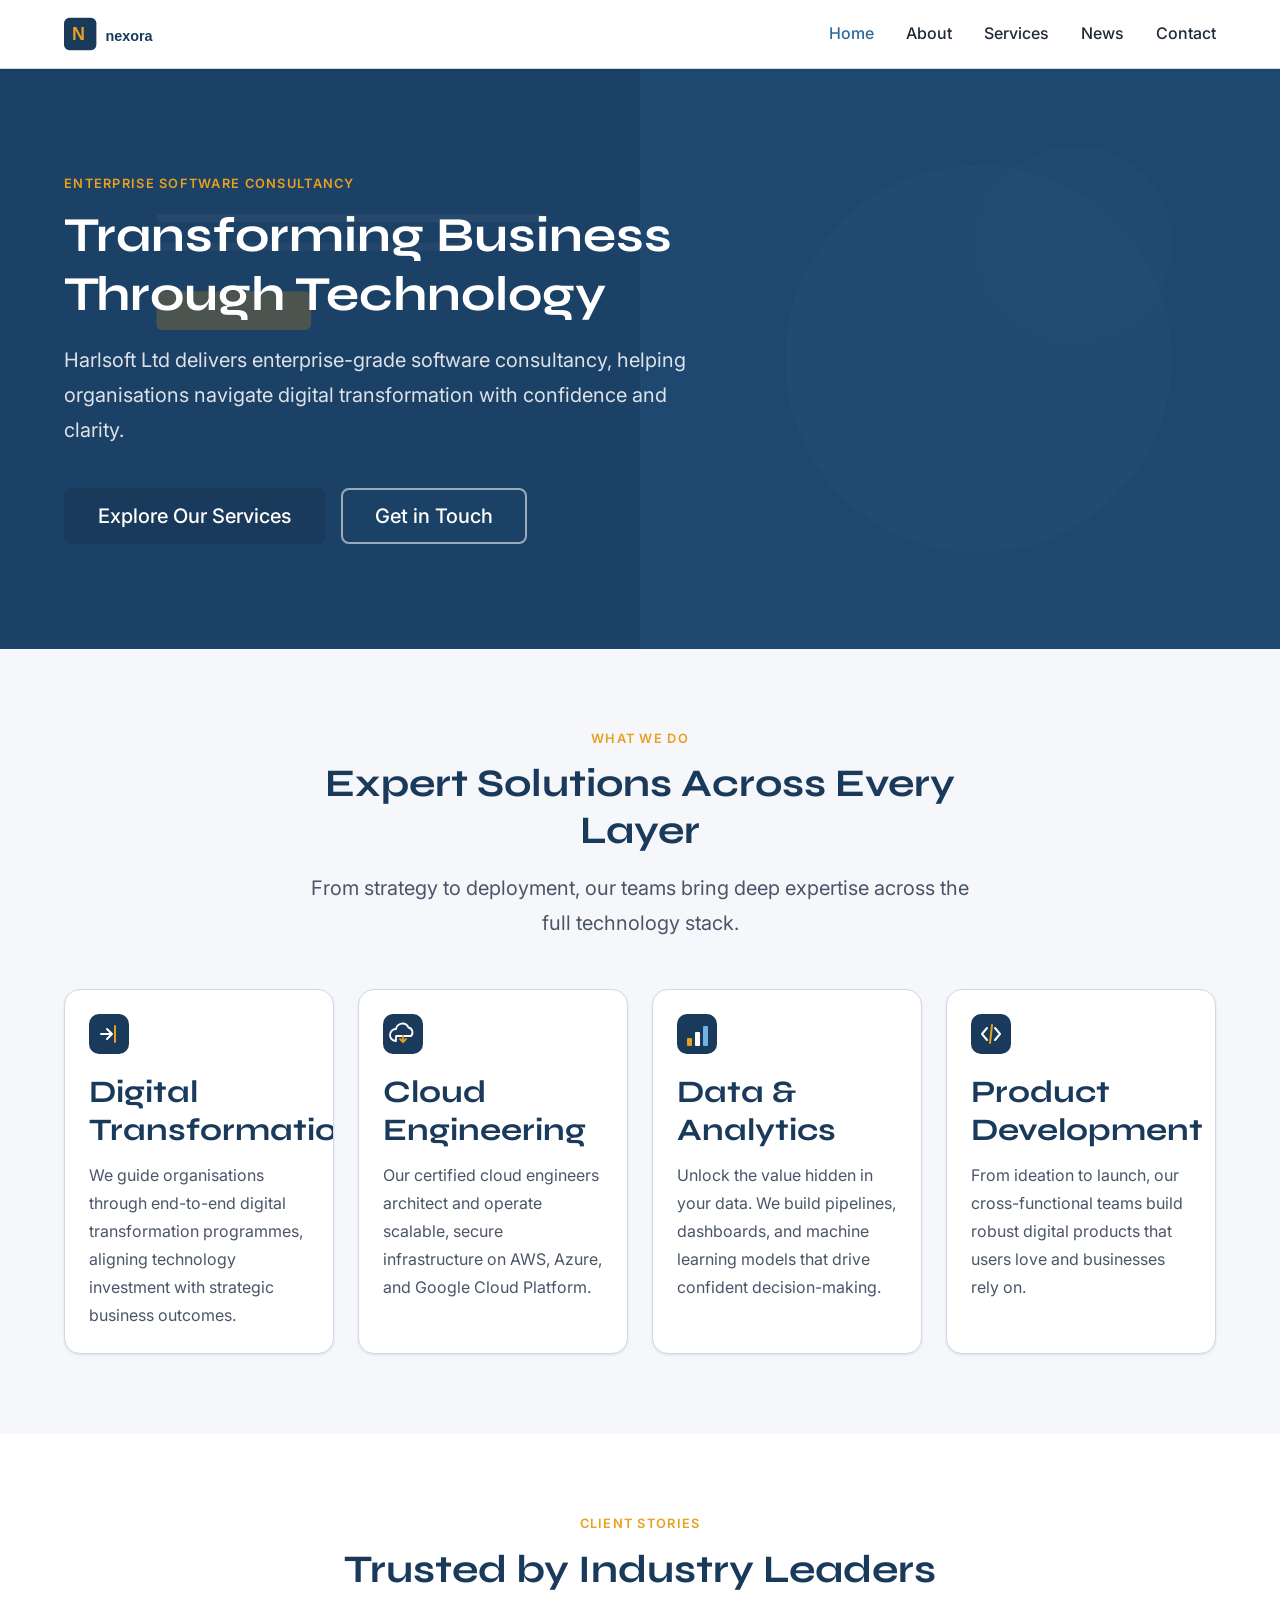
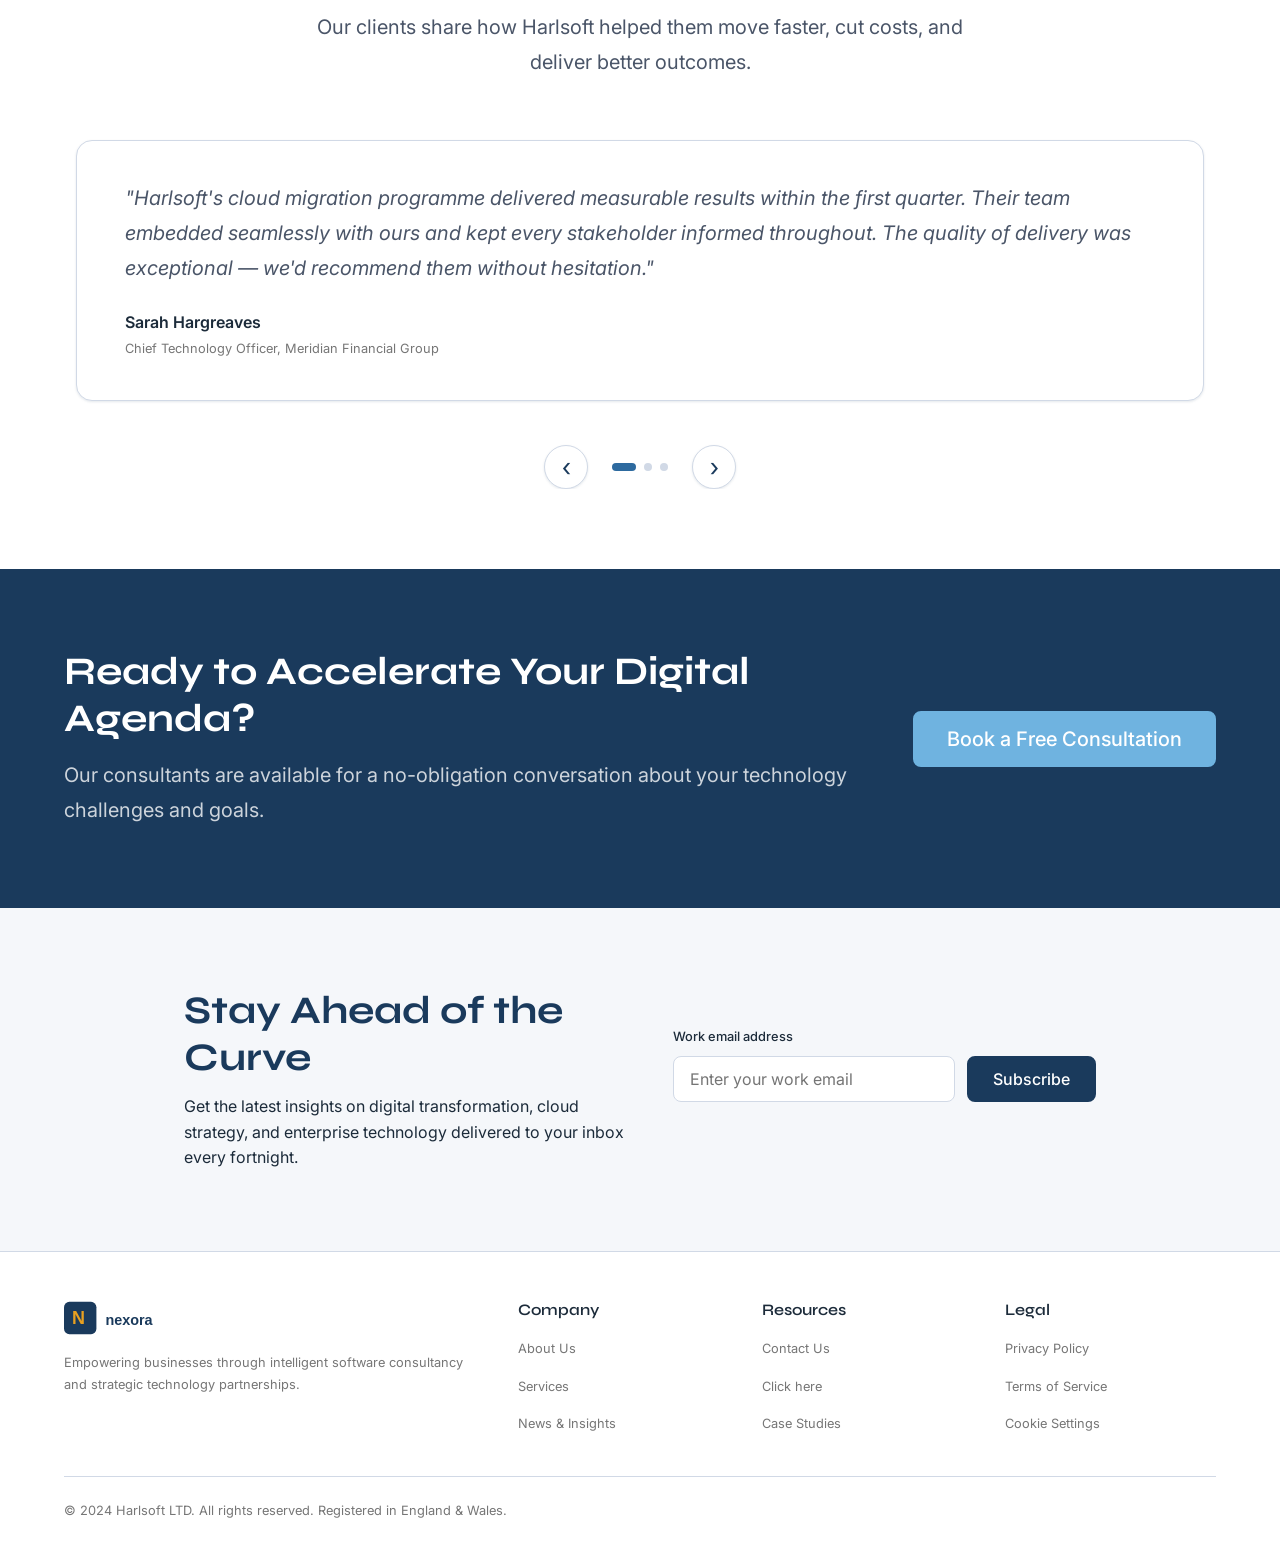
==== index.html @ 0dbf915d "Established design system, file scaffolding and shared layout, Built layout chrome for everypage, Bu" ====
<!DOCTYPE html>
<html>
  <head>
    <meta charset="UTF-8" />
    <meta name="viewport" content="width=device-width, initial-scale=1.0" />
    <title>Harlsoft Ltd</title>
    <link rel="stylesheet" href="css/styles.css" />
  </head>
  <body>
    <a href="#main-content" class="skip-link">Skip to main content</a>

    <header class="site-header">
      <div class="container">
        <div class="nav-wrapper">
          <a href="index.html" class="nav-logo">
            <img src="assets/images/logo.svg" alt="Harlsoft Ltd" />
          </a>
          <nav class="nav-primary" id="nav-primary">
            <ul>
              <li><a href="index.html" class="nav-link nav-link--active">Home</a></li>
              <li><a href="about.html" class="nav-link">About</a></li>
              <li><a href="services.html" class="nav-link">Services</a></li>
              <li><a href="news.html" class="nav-link">News</a></li>
              <li><a href="contact.html" class="nav-link">Contact</a></li>
            </ul>
          </nav>
          <div class="nav-hamburger" id="nav-hamburger">
            <span></span>
            <span></span>
            <span></span>
          </div>
        </div>
      </div>
    </header>

    <main id="main-content">

      <section class="hero">
        <div class="hero__media">
          <img src="assets/images/hero.svg" alt="hero banner image showing office workers collaborating" class="hero__img" />
        </div>
        <div class="container hero__overlay">
          <div class="hero__content">
            <span class="section__eyebrow">Enterprise Software Consultancy</span>
            <h1 class="hero__heading">Transforming Business Through Technology</h1>
            <p class="hero__lead">Harlsoft Ltd delivers enterprise-grade software consultancy, helping organisations navigate digital transformation with confidence and clarity.</p>
            <div class="hero__actions">
              <a href="services.html" class="btn btn--primary btn--lg">Explore Our Services</a>
              <a href="contact.html" class="btn btn--outline-white btn--lg">Get in Touch</a>
            </div>
          </div>
        </div>
      </section>

      <section class="section section--surface" id="features">
        <div class="container">
          <div class="section__header">
            <span class="section__eyebrow">What We Do</span>
            <h2 class="section__title">Expert Solutions Across Every Layer</h2>
            <p class="section__lead">From strategy to deployment, our teams bring deep expertise across the full technology stack.</p>
          </div>
          <div class="grid grid--4">
            <div class="card feature-card">
              <div class="card__body">
                <div class="feature-card__icon">
                  <svg width="40" height="40" viewBox="0 0 40 40" fill="none" xmlns="http://www.w3.org/2000/svg">
                    <rect width="40" height="40" rx="10" fill="#1a3a5c"/>
                    <path d="M12 20h10M18 15l5 5-5 5" stroke="#ffffff" stroke-width="2" stroke-linecap="round" stroke-linejoin="round"/>
                    <path d="M26 12v16" stroke="#e8a020" stroke-width="2" stroke-linecap="round"/>
                  </svg>
                </div>
                <p class="feature-card__title">Digital Transformation</p>
                <p class="feature-card__text">We guide organisations through end-to-end digital transformation programmes, aligning technology investment with strategic business outcomes.</p>
              </div>
            </div>
            <div class="card feature-card">
              <div class="card__body">
                <div class="feature-card__icon">
                  <svg width="40" height="40" viewBox="0 0 40 40" fill="none" xmlns="http://www.w3.org/2000/svg">
                    <rect width="40" height="40" rx="10" fill="#1a3a5c"/>
                    <path d="M13 27a6 6 0 0 1 0-12 6.5 6.5 0 0 1 12.4-1.5A5 5 0 0 1 28 22H13v5z" stroke="#ffffff" stroke-width="1.8" stroke-linejoin="round" fill="none"/>
                    <path d="M20 22v5M17 25l3 3 3-3" stroke="#e8a020" stroke-width="1.8" stroke-linecap="round" stroke-linejoin="round"/>
                  </svg>
                </div>
                <p class="feature-card__title">Cloud Engineering</p>
                <p class="feature-card__text">Our certified cloud engineers architect and operate scalable, secure infrastructure on AWS, Azure, and Google Cloud Platform.</p>
              </div>
            </div>
            <div class="card feature-card">
              <div class="card__body">
                <div class="feature-card__icon">
                  <svg width="40" height="40" viewBox="0 0 40 40" fill="none" xmlns="http://www.w3.org/2000/svg">
                    <rect width="40" height="40" rx="10" fill="#1a3a5c"/>
                    <rect x="10" y="24" width="5" height="8" rx="1" fill="#e8a020"/>
                    <rect x="18" y="18" width="5" height="14" rx="1" fill="#ffffff"/>
                    <rect x="26" y="12" width="5" height="20" rx="1" fill="#6fb3e0"/>
                  </svg>
                </div>
                <p class="feature-card__title">Data &amp; Analytics</p>
                <p class="feature-card__text">Unlock the value hidden in your data. We build pipelines, dashboards, and machine learning models that drive confident decision-making.</p>
              </div>
            </div>
            <div class="card feature-card">
              <div class="card__body">
                <div class="feature-card__icon">
                  <svg width="40" height="40" viewBox="0 0 40 40" fill="none" xmlns="http://www.w3.org/2000/svg">
                    <rect width="40" height="40" rx="10" fill="#1a3a5c"/>
                    <path d="M16 26l-5-6 5-6M24 14l5 6-5 6" stroke="#ffffff" stroke-width="2" stroke-linecap="round" stroke-linejoin="round"/>
                    <path d="M21 11l-2 18" stroke="#e8a020" stroke-width="2" stroke-linecap="round"/>
                  </svg>
                </div>
                <p class="feature-card__title">Product Development</p>
                <p class="feature-card__text">From ideation to launch, our cross-functional teams build robust digital products that users love and businesses rely on.</p>
              </div>
            </div>
          </div>
        </div>
      </section>

      <section class="section" id="testimonials">
        <div class="container">
          <div class="section__header">
            <span class="section__eyebrow">Client Stories</span>
            <h2 class="section__title">Trusted by Industry Leaders</h2>
            <p class="section__lead">Our clients share how Harlsoft helped them move faster, cut costs, and deliver better outcomes.</p>
          </div>
          <div class="carousel" id="testimonial-carousel">
            <div class="carousel__track" id="carousel-track">
              <div class="carousel__slide">
                <div class="testimonial">
                  <div class="testimonial__body">
                    <p class="testimonial__quote">"Harlsoft's cloud migration programme delivered measurable results within the first quarter. Their team embedded seamlessly with ours and kept every stakeholder informed throughout. The quality of delivery was exceptional — we'd recommend them without hesitation."</p>
                    <div class="testimonial__author">
                      <strong class="testimonial__name">Sarah Hargreaves</strong>
                      <span class="testimonial__role">Chief Technology Officer, Meridian Financial Group</span>
                    </div>
                  </div>
                </div>
              </div>
              <div class="carousel__slide">
                <div class="testimonial">
                  <div class="testimonial__body">
                    <p class="testimonial__quote">"Working with Harlsoft reshaped how we think about data. Their analytics platform gave our leadership team visibility they simply didn't have before — it transformed weekly reporting into real-time intelligence that we now consider essential."</p>
                    <div class="testimonial__author">
                      <strong class="testimonial__name">James Okafor</strong>
                      <span class="testimonial__role">Head of Operations, Verdant Retail</span>
                    </div>
                  </div>
                </div>
              </div>
              <div class="carousel__slide">
                <div class="testimonial">
                  <div class="testimonial__body">
                    <p class="testimonial__quote">"The product development engagement was exactly what we needed. Harlsoft brought structure to a project that had been stalling for months, and shipped a polished MVP on a timeline that genuinely surprised our board and gave us the momentum to secure Series B funding."</p>
                    <div class="testimonial__author">
                      <strong class="testimonial__name">Priya Nair</strong>
                      <span class="testimonial__role">Director of Innovation, Solstice Health</span>
                    </div>
                  </div>
                </div>
              </div>
            </div>
            <div class="carousel__controls">
              <span class="carousel__btn carousel__btn--prev" id="carousel-prev">&#8249;</span>
              <div class="carousel__indicators">
                <button type="button" class="carousel__dot carousel__dot--active" data-index="0"></button>
                <button type="button" class="carousel__dot" data-index="1"></button>
                <button type="button" class="carousel__dot" data-index="2"></button>
              </div>
              <span class="carousel__btn carousel__btn--next" id="carousel-next">&#8250;</span>
            </div>
          </div>
        </div>
      </section>

      <section class="section section--dark cta-section">
        <div class="container">
          <div class="cta-section__inner">
            <div class="cta-section__copy">
              <h2 class="cta-section__heading">Ready to Accelerate Your Digital Agenda?</h2>
              <p class="cta-section__lead">Our consultants are available for a no-obligation conversation about your technology challenges and goals.</p>
            </div>
            <div class="cta-section__action">
              <button type="button" class="btn btn--cta btn--lg" id="modal-trigger">Book a Free Consultation</button>
            </div>
          </div>
        </div>
      </section>

      <section class="section section--surface newsletter-section">
        <div class="container">
          <div class="newsletter">
            <div class="newsletter__copy">
              <h2 class="newsletter__heading">Stay Ahead of the Curve</h2>
              <p>Get the latest insights on digital transformation, cloud strategy, and enterprise technology delivered to your inbox every fortnight.</p>
            </div>
            <form class="newsletter__form" id="newsletter-form" novalidate>
              <label class="form-label" for="newsletter-email">Work email address</label>
              <div class="newsletter__fields">
                <input type="email" class="form-input newsletter__input" id="newsletter-email" placeholder="Enter your work email" />
                <button type="submit" class="btn btn--primary">Subscribe</button>
              </div>
              <div class="newsletter__status" id="newsletter-status"></div>
            </form>
          </div>
        </div>
      </section>

    </main>

    <div class="modal-overlay" id="modal-overlay">
      <div class="modal" role="dialog" id="modal-dialog" tabindex="-1">
        <div class="modal__header">
          <h2 class="modal__title">Book a Free Consultation</h2>
          <button type="button" class="modal__close" id="modal-close">&#x2715;</button>
        </div>
        <div class="modal__body">
          <p class="modal__intro">Fill in your details and one of our senior consultants will be in touch within one business day.</p>
          <div class="form-field">
            <label class="form-label" for="consult-name">Full Name</label>
            <input type="text" class="form-input" id="consult-name" placeholder="Your full name" />
          </div>
          <div class="form-field">
            <label class="form-label" for="consult-email">Business Email</label>
            <input type="email" class="form-input" id="consult-email" placeholder="you@company.com" />
          </div>
          <div class="form-field">
            <label class="form-label" for="consult-company">Company</label>
            <input type="text" class="form-input" id="consult-company" placeholder="Your organisation" />
          </div>
          <div class="form-field">
            <label class="form-label" for="consult-interest">Area of Interest</label>
            <select class="form-select" id="consult-interest">
              <option value="">Select a service area</option>
              <option value="cloud">Cloud Engineering</option>
              <option value="data">Data &amp; Analytics</option>
              <option value="product">Product Development</option>
              <option value="transformation">Digital Transformation</option>
            </select>
          </div>
          <div class="modal__footer">
            <button type="button" class="btn btn--primary" id="modal-submit">Request Consultation</button>
            <button type="button" class="btn btn--secondary" id="modal-cancel">Cancel</button>
          </div>
        </div>
      </div>
    </div>

    <footer class="site-footer">
      <div class="container">
        <div class="footer-grid">
          <div class="footer-col footer-col--brand">
            <a href="index.html" class="nav-logo footer-logo">
              <img src="assets/images/logo.svg" alt="Harlsoft Ltd" />
            </a>
            <p>Empowering businesses through intelligent software consultancy and strategic technology partnerships.</p>
          </div>
          <div class="footer-col">
            <h4>Company</h4>
            <ul>
              <li><a href="about.html">About Us</a></li>
              <li><a href="services.html">Services</a></li>
              <li><a href="news.html">News &amp; Insights</a></li>
            </ul>
          </div>
          <div class="footer-col">
            <h4>Resources</h4>
            <ul>
              <li><a href="contact.html">Contact Us</a></li>
              <li><a href="#">Click here</a></li>
              <li><a href="#">Case Studies</a></li>
            </ul>
          </div>
          <div class="footer-col">
            <h4>Legal</h4>
            <ul>
              <li><a href="#">Privacy Policy</a></li>
              <li><a href="#">Terms of Service</a></li>
              <li><a href="#">Cookie Settings</a></li>
            </ul>
          </div>
        </div>
        <div class="footer-bottom">
          <p>&copy; 2024 Harlsoft LTD. All rights reserved. Registered in England &amp; Wales.</p>
        </div>
      </div>
    </footer>

    <script src="js/main.js"></script>
  </body>
</html>
---- css/styles.css ----
/*
 * Harlsoft Ltd — Corporate Site Stylesheet
 * Brand direction: trustworthy / corporate-blue
 * Primary palette: deep navy + slate + white, amber accent
 * Display font: Syne | Body font: Inter
 */

@import url('https://fonts.googleapis.com/css2?family=Syne:wght@600;700;800&family=Inter:wght@300;400;500;600&display=swap');

/* =========================================================
   Custom Properties — Design System
   ========================================================= */

:root {
  /* Colour — Brand */
  --colour-primary:       #1a3a5c;
  --colour-primary-mid:   #2d6a9f;
  --colour-primary-light: #6fb3e0;
  --colour-accent:        #e8a020;
  --colour-accent-dark:   #b87d10;

  /* Colour — Neutrals */
  --colour-white:         #ffffff;
  --colour-surface:       #f5f7fa;
  --colour-border:        #d1d9e6;
  --colour-muted:         #767676;
  --colour-text-secondary:#4a5568;
  --colour-text:          #1c2b3a;
  --colour-dark:          #0f1f30;

  /* Colour — Feedback */
  --colour-success:       #2a7d4f;
  --colour-error:         #c0392b;
  --colour-warning:       #d68910;

  /* Typography — Font Families */
  --font-display: 'Syne', 'Segoe UI', Arial, sans-serif;
  --font-body:    'Inter', 'Segoe UI', Arial, sans-serif;

  /* Typography — Scale (Major Third: 1.250) */
  --text-xs:   0.64rem;    /* ~10px */
  --text-sm:   0.8rem;     /* ~13px */
  --text-base: 1rem;       /* 16px */
  --text-md:   1.25rem;    /* 20px */
  --text-lg:   1.563rem;   /* 25px */
  --text-xl:   1.953rem;   /* 31px */
  --text-2xl:  2.441rem;   /* 39px */
  --text-3xl:  3.052rem;   /* 49px */

  /* Typography — Weight */
  --weight-light:   300;
  --weight-regular: 400;
  --weight-medium:  500;
  --weight-semibold:600;
  --weight-bold:    700;
  --weight-extrabold:800;

  /* Typography — Line height */
  --leading-tight:  1.2;
  --leading-snug:   1.4;
  --leading-normal: 1.6;
  --leading-relaxed:1.75;

  /* Spacing Scale (base 4px) */
  --space-1:  0.25rem;   /* 4px */
  --space-2:  0.5rem;    /* 8px */
  --space-3:  0.75rem;   /* 12px */
  --space-4:  1rem;      /* 16px */
  --space-5:  1.25rem;   /* 20px */
  --space-6:  1.5rem;    /* 24px */
  --space-8:  2rem;      /* 32px */
  --space-10: 2.5rem;    /* 40px */
  --space-12: 3rem;      /* 48px */
  --space-16: 4rem;      /* 64px */
  --space-20: 5rem;      /* 80px */
  --space-24: 6rem;      /* 96px */
  --space-32: 8rem;      /* 128px */

  /* Layout */
  --container-max:   1200px;
  --container-wide:  1400px;
  --gutter:          var(--space-6);

  /* Radius */
  --radius-sm:  4px;
  --radius-md:  8px;
  --radius-lg:  16px;
  --radius-full:9999px;

  /* Shadow */
  --shadow-sm:  0 1px 3px rgba(26,58,92,0.08), 0 1px 2px rgba(26,58,92,0.04);
  --shadow-md:  0 4px 12px rgba(26,58,92,0.10), 0 2px 6px rgba(26,58,92,0.06);
  --shadow-lg:  0 12px 32px rgba(26,58,92,0.14), 0 4px 12px rgba(26,58,92,0.08);
  --shadow-xl:  0 24px 64px rgba(26,58,92,0.18);

  /* Transitions */
  --transition-fast:   0.15s ease;
  --transition-normal: 0.25s ease;
  --transition-slow:   0.4s ease;

  /* Z-index layers */
  --z-base:    1;
  --z-overlay: 100;
  --z-modal:   200;
  --z-nav:     300;
  --z-toast:   400;

  /* Breakpoints (referenced in comments — used via media queries below) */
  /* --bp-sm: 480px | --bp-md: 768px | --bp-lg: 1024px | --bp-xl: 1280px */
}

/* =========================================================
   Reset & Base
   ========================================================= */

*, *::before, *::after {
  box-sizing: border-box;
  margin: 0;
  padding: 0;
}

html {
  font-size: 100%;
  scroll-behavior: smooth;
  -webkit-text-size-adjust: 100%;
}

body {
  font-family: var(--font-body);
  font-size: var(--text-base);
  font-weight: var(--weight-regular);
  line-height: var(--leading-normal);
  color: var(--colour-text);
  background-color: var(--colour-white);
  min-height: 100vh;
  display: flex;
  flex-direction: column;
}

img,
svg {
  display: block;
  max-width: 100%;
}

a {
  color: var(--colour-primary-mid);
  text-decoration: underline;
}

a:hover {
  color: var(--colour-primary);
}

ul, ol {
  list-style: none;
}

button,
input,
select,
textarea {
  font-family: inherit;
  font-size: inherit;
}

/* =========================================================
   Layout Utilities
   ========================================================= */

.container {
  width: 100%;
  max-width: var(--container-max);
  margin-inline: auto;
  padding-inline: var(--gutter);
}

.container--wide {
  max-width: var(--container-wide);
}

.sr-only {
  position: absolute;
  width: 1px;
  height: 1px;
  padding: 0;
  margin: -1px;
  overflow: hidden;
  clip: rect(0 0 0 0);
  white-space: nowrap;
  border-width: 0;
}

/* =========================================================
   Typography
   ========================================================= */

h1, h2, h3, h4, h5, h6 {
  font-family: var(--font-display);
  font-weight: var(--weight-bold);
  line-height: var(--leading-tight);
  color: var(--colour-primary);
}

h1 { font-size: var(--text-3xl); }
h2 { font-size: var(--text-2xl); }
h3 { font-size: var(--text-xl); }
h4 { font-size: var(--text-lg); }
h5 { font-size: var(--text-md); }
h6 { font-size: var(--text-base); }

p { margin-block-end: var(--space-4); }
p:last-child { margin-block-end: 0; }

strong { font-weight: var(--weight-semibold); }

blockquote {
  border-inline-start: 4px solid var(--colour-primary-light);
  padding: var(--space-4) var(--space-6);
  margin: var(--space-8) 0;
  font-style: italic;
  color: var(--colour-text-secondary);
}

/* =========================================================
   Buttons
   ========================================================= */

.btn {
  display: inline-flex;
  align-items: center;
  gap: var(--space-2);
  padding: var(--space-3) var(--space-6);
  font-family: var(--font-body);
  font-size: var(--text-base);
  font-weight: var(--weight-medium);
  line-height: 1;
  border: 2px solid transparent;
  border-radius: var(--radius-md);
  cursor: pointer;
  text-decoration: none;
  transition: background-color var(--transition-fast),
              color var(--transition-fast),
              border-color var(--transition-fast),
              box-shadow var(--transition-fast);
  white-space: nowrap;
}

.btn--primary {
  background-color: var(--colour-primary);
  color: var(--colour-white);
  border-color: var(--colour-primary);
}

.btn--primary:hover {
  background-color: var(--colour-primary-mid);
  border-color: var(--colour-primary-mid);
  color: var(--colour-white);
}

.btn--secondary {
  background-color: transparent;
  color: var(--colour-primary);
  border-color: var(--colour-primary);
}

.btn--secondary:hover {
  background-color: var(--colour-primary);
  color: var(--colour-white);
}

.btn--accent {
  background-color: var(--colour-accent);
  color: var(--colour-white);
  border-color: var(--colour-accent);
}

.btn--accent:hover {
  background-color: var(--colour-accent-dark);
  border-color: var(--colour-accent-dark);
  color: var(--colour-white);
}

.btn--lg {
  padding: var(--space-4) var(--space-8);
  font-size: var(--text-md);
}

.btn--sm {
  padding: var(--space-2) var(--space-4);
  font-size: var(--text-sm);
}

/* =========================================================
   Forms (base)
   ========================================================= */

.form-field {
  display: flex;
  flex-direction: column;
  gap: var(--space-2);
  margin-block-end: var(--space-5);
}

.form-label {
  font-weight: var(--weight-medium);
  font-size: var(--text-sm);
  color: var(--colour-text);
}

.form-input,
.form-select,
.form-textarea {
  width: 100%;
  padding: var(--space-3) var(--space-4);
  border: 1px solid var(--colour-border);
  border-radius: var(--radius-md);
  background-color: var(--colour-white);
  color: var(--colour-text);
  transition: border-color var(--transition-fast), box-shadow var(--transition-fast);
}

.form-input:focus,
.form-select:focus,
.form-textarea:focus {
  border-color: var(--colour-primary-mid);
  box-shadow: 0 0 0 3px rgba(45,106,159,0.2);
}

.form-textarea {
  resize: vertical;
  min-height: 120px;
}

/* =========================================================
   Cards
   ========================================================= */

.card {
  background: var(--colour-white);
  border: 1px solid var(--colour-border);
  border-radius: var(--radius-lg);
  overflow: hidden;
  box-shadow: var(--shadow-sm);
  transition: box-shadow var(--transition-normal), transform var(--transition-normal);
}

.card:hover {
  box-shadow: var(--shadow-md);
  transform: translateY(-2px);
}

.card__body {
  padding: var(--space-6);
}

.card__img {
  width: 100%;
  aspect-ratio: 16 / 9;
  object-fit: cover;
}

/* =========================================================
   Section spacing
   ========================================================= */

.section {
  padding-block: var(--space-20);
}

.section--sm {
  padding-block: var(--space-12);
}

.section--lg {
  padding-block: var(--space-32);
}

.section--surface {
  background-color: var(--colour-surface);
}

.section--dark {
  background-color: var(--colour-primary);
  color: var(--colour-white);
}

.section__header {
  text-align: center;
  max-width: 680px;
  margin-inline: auto;
  margin-block-end: var(--space-12);
}

.section__eyebrow {
  display: block;
  font-size: var(--text-sm);
  font-weight: var(--weight-semibold);
  letter-spacing: 0.1em;
  text-transform: uppercase;
  color: var(--colour-accent);
  margin-block-end: var(--space-3);
}

.section__title {
  margin-block-end: var(--space-4);
}

.section__lead {
  font-size: var(--text-md);
  color: var(--colour-text-secondary);
  line-height: var(--leading-relaxed);
}

/* =========================================================
   Grid utilities
   ========================================================= */

.grid {
  display: grid;
  gap: var(--space-6);
}

.grid--2 { grid-template-columns: repeat(2, 1fr); }
.grid--3 { grid-template-columns: repeat(3, 1fr); }
.grid--4 { grid-template-columns: repeat(4, 1fr); }

@media (max-width: 1024px) {
  .grid--4 { grid-template-columns: repeat(2, 1fr); }
  .grid--3 { grid-template-columns: repeat(2, 1fr); }
}

@media (max-width: 768px) {
  .grid--4,
  .grid--3,
  .grid--2 { grid-template-columns: 1fr; }
}

/* =========================================================
   Responsive breakpoints (global)
   ========================================================= */

@media (max-width: 1024px) {
  :root { --gutter: var(--space-5); }
  h1 { font-size: var(--text-2xl); }
  h2 { font-size: var(--text-xl); }
}

@media (max-width: 768px) {
  :root { --gutter: var(--space-4); }
  h1 { font-size: var(--text-xl); }
  h2 { font-size: var(--text-lg); }
  .section { padding-block: var(--space-12); }
}

@media (max-width: 480px) {
  :root { --gutter: var(--space-3); }
}

/* =========================================================
   Focus Reset
   ========================================================= */

* {
  outline: none;
}

/* =========================================================
   Skip Navigation
   ========================================================= */

.skip-link {
  display: none;
}

/* =========================================================
   Site Header & Navigation
   ========================================================= */

.site-header {
  position: sticky;
  top: 0;
  z-index: var(--z-nav);
  background-color: var(--colour-white);
  border-bottom: 1px solid var(--colour-border);
  box-shadow: var(--shadow-sm);
}

.nav-wrapper {
  position: relative;
  display: flex;
  align-items: center;
  justify-content: space-between;
  padding-block: var(--space-4);
}

.nav-logo {
  display: flex;
  align-items: center;
  text-decoration: none;
  flex-shrink: 0;
}

.nav-logo img {
  height: 36px;
  width: auto;
}

.footer-logo {
  margin-block-end: var(--space-4);
}

.nav-primary ul {
  display: flex;
  align-items: center;
  gap: var(--space-8);
}

.nav-link {
  color: var(--colour-text);
  text-decoration: none;
  font-weight: var(--weight-medium);
  font-size: var(--text-base);
  padding-block: var(--space-1);
  transition: color var(--transition-fast);
}

.nav-link:hover {
  color: var(--colour-primary-mid);
}

.nav-link--active {
  color: var(--colour-primary-mid);
}

.nav-hamburger {
  display: none;
  flex-direction: column;
  justify-content: space-between;
  width: 28px;
  height: 20px;
  cursor: pointer;
}

.nav-hamburger span {
  display: block;
  width: 100%;
  height: 2px;
  background-color: var(--colour-text);
  border-radius: 2px;
  transition: transform var(--transition-fast), opacity var(--transition-fast);
}

.nav-hamburger--open span:nth-child(1) {
  transform: translateY(9px) rotate(45deg);
}

.nav-hamburger--open span:nth-child(2) {
  opacity: 0;
}

.nav-hamburger--open span:nth-child(3) {
  transform: translateY(-9px) rotate(-45deg);
}

@media (max-width: 768px) {
  .nav-hamburger {
    display: flex;
  }

  .nav-primary {
    display: none;
    position: absolute;
    top: calc(100% + var(--space-4));
    left: calc(var(--gutter) * -1);
    right: calc(var(--gutter) * -1);
    background-color: var(--colour-white);
    border-top: 1px solid var(--colour-border);
    border-bottom: 1px solid var(--colour-border);
    padding: var(--space-5) var(--space-6);
    box-shadow: var(--shadow-md);
  }

  .nav-primary--open {
    display: block;
  }

  .nav-primary ul {
    flex-direction: column;
    align-items: flex-start;
    gap: var(--space-5);
  }
}

/* =========================================================
   Site Footer
   ========================================================= */

.site-footer {
  background-color: var(--colour-white);
  border-top: 1px solid var(--colour-border);
  padding-block: var(--space-12) var(--space-8);
  margin-top: auto;
  color: #767676;
}

.footer-grid {
  display: grid;
  grid-template-columns: 2fr 1fr 1fr 1fr;
  gap: var(--space-8);
  margin-block-end: var(--space-10);
}

.footer-col h3,
.footer-col h4 {
  font-size: var(--text-base);
  font-weight: var(--weight-semibold);
  color: var(--colour-text);
  margin-block-end: var(--space-4);
}

.footer-col p {
  font-size: var(--text-sm);
  line-height: var(--leading-relaxed);
}

.footer-col ul {
  display: flex;
  flex-direction: column;
  gap: var(--space-3);
}

.footer-col a {
  color: #767676;
  font-size: var(--text-sm);
  text-decoration: none;
}

.footer-col a:hover {
  color: var(--colour-primary);
  text-decoration: underline;
}

.footer-bottom {
  border-top: 1px solid var(--colour-border);
  padding-block-start: var(--space-6);
  font-size: var(--text-sm);
  color: #767676;
}

@media (max-width: 1024px) {
  .footer-grid {
    grid-template-columns: 1fr 1fr;
  }

  .footer-col--brand {
    grid-column: 1 / -1;
  }
}

@media (max-width: 768px) {
  .footer-grid {
    grid-template-columns: 1fr;
  }
}

/* =========================================================
   Hero
   ========================================================= */

.hero {
  position: relative;
  min-height: 580px;
  display: flex;
  align-items: center;
  background-color: var(--colour-primary);
  overflow: hidden;
}

.hero__media {
  position: absolute;
  inset: 0;
  z-index: 0;
}

.hero__img {
  width: 100%;
  height: 100%;
  object-fit: cover;
  opacity: 0.3;
}

.hero__overlay {
  position: relative;
  z-index: 1;
  padding-block: var(--space-24);
}

.hero__content {
  max-width: 640px;
}

.hero__heading {
  color: var(--colour-white);
  font-size: var(--text-3xl);
  margin-block-end: var(--space-5);
}

.hero__lead {
  color: rgba(255, 255, 255, 0.85);
  font-size: var(--text-md);
  line-height: var(--leading-relaxed);
  margin-block-end: var(--space-10);
}

.hero__actions {
  display: flex;
  gap: var(--space-4);
  flex-wrap: wrap;
}

.btn--outline-white {
  background-color: transparent;
  color: var(--colour-white);
  border-color: rgba(255, 255, 255, 0.55);
}

.btn--outline-white:hover {
  background-color: rgba(255, 255, 255, 0.12);
  border-color: var(--colour-white);
  color: var(--colour-white);
}

@media (max-width: 768px) {
  .hero {
    min-height: 440px;
  }

  .hero__heading {
    font-size: var(--text-xl);
  }

  .hero__overlay {
    padding-block: var(--space-16);
  }
}

/* =========================================================
   Feature Cards
   ========================================================= */

.feature-card {
  text-align: left;
}

.feature-card__icon {
  margin-block-end: var(--space-5);
}

.feature-card__title {
  font-family: var(--font-display);
  font-size: var(--text-xl);
  font-weight: var(--weight-bold);
  color: var(--colour-primary);
  line-height: var(--leading-tight);
  margin-block-end: var(--space-3);
}

.feature-card__text {
  color: var(--colour-text-secondary);
  font-size: var(--text-base);
  line-height: var(--leading-relaxed);
  margin: 0;
}

/* =========================================================
   Testimonial Carousel
   ========================================================= */

.carousel {
  position: relative;
  overflow: hidden;
}

.carousel__track {
  display: flex;
  transition: transform 0.5s ease;
}

.carousel__slide {
  flex: 0 0 100%;
  min-width: 100%;
}

.testimonial {
  padding: var(--space-3);
}

.testimonial__body {
  background: var(--colour-white);
  border: 1px solid var(--colour-border);
  border-radius: var(--radius-lg);
  padding: var(--space-10) var(--space-12);
  box-shadow: var(--shadow-sm);
  min-width: 560px;
}

.testimonial__quote {
  font-size: var(--text-md);
  line-height: var(--leading-relaxed);
  color: var(--colour-text-secondary);
  font-style: italic;
  margin-block-end: var(--space-6);
}

.testimonial__author {
  display: flex;
  flex-direction: column;
  gap: var(--space-1);
}

.testimonial__name {
  font-weight: var(--weight-semibold);
  color: var(--colour-text);
}

.testimonial__role {
  font-size: var(--text-sm);
  color: var(--colour-muted);
}

.carousel__controls {
  display: flex;
  align-items: center;
  justify-content: center;
  gap: var(--space-6);
  margin-block-start: var(--space-8);
}

.carousel__btn {
  display: inline-flex;
  align-items: center;
  justify-content: center;
  width: 44px;
  height: 44px;
  border-radius: var(--radius-full);
  background: var(--colour-white);
  border: 1px solid var(--colour-border);
  font-size: 1.6rem;
  line-height: 1;
  color: var(--colour-primary);
  cursor: pointer;
  user-select: none;
  box-shadow: var(--shadow-sm);
  transition: background var(--transition-fast), box-shadow var(--transition-fast);
}

.carousel__btn:hover {
  background: var(--colour-surface);
  box-shadow: var(--shadow-md);
}

.carousel__indicators {
  display: flex;
  gap: var(--space-2);
  align-items: center;
}

.carousel__dot {
  display: block;
  width: 8px;
  height: 8px;
  border-radius: var(--radius-full);
  background: var(--colour-border);
  border: none;
  padding: 0;
  cursor: pointer;
  transition: background var(--transition-fast), width var(--transition-fast);
}

.carousel__dot--active {
  background: var(--colour-primary-mid);
  width: 24px;
}

/* =========================================================
   CTA Section
   ========================================================= */

.cta-section__inner {
  display: flex;
  align-items: center;
  justify-content: space-between;
  gap: var(--space-12);
}

.cta-section__heading {
  color: var(--colour-white);
  font-size: var(--text-2xl);
  margin-block-end: var(--space-4);
}

.cta-section__lead {
  color: rgba(255, 255, 255, 0.78);
  font-size: var(--text-md);
  line-height: var(--leading-relaxed);
  margin: 0;
}

.btn--cta {
  background-color: #6fb3e0;
  color: #ffffff;
  border-color: #6fb3e0;
  white-space: nowrap;
}

.btn--cta:hover {
  background-color: #5a9fd4;
  border-color: #5a9fd4;
  color: #ffffff;
}

@media (max-width: 900px) {
  .cta-section__inner {
    flex-direction: column;
    text-align: center;
  }
}

/* =========================================================
   Newsletter
   ========================================================= */

.newsletter-section .container {
  max-width: 960px;
}

.newsletter {
  display: flex;
  align-items: center;
  gap: var(--space-12);
}

.newsletter__copy {
  flex: 1;
}

.newsletter__heading {
  margin-block-end: var(--space-3);
}

.newsletter__form {
  flex-shrink: 0;
  min-width: 380px;
}

.newsletter__form .form-label {
  display: block;
  margin-block-end: var(--space-2);
}

.newsletter__fields {
  display: flex;
  gap: var(--space-3);
}

.newsletter__input {
  flex: 1;
  min-width: 0;
}

.newsletter__status {
  margin-block-start: var(--space-3);
  font-size: var(--text-sm);
  color: var(--colour-success);
  min-height: 1.4em;
}

@media (max-width: 900px) {
  .newsletter {
    flex-direction: column;
    text-align: center;
  }

  .newsletter__form {
    min-width: 0;
    width: 100%;
  }
}

/* =========================================================
   Modal
   ========================================================= */

.modal-overlay {
  display: none;
  position: fixed;
  inset: 0;
  background: rgba(15, 31, 48, 0.65);
  z-index: var(--z-modal);
  align-items: center;
  justify-content: center;
}

.modal-overlay--visible {
  display: flex;
}

.modal {
  background: var(--colour-white);
  border-radius: var(--radius-lg);
  box-shadow: var(--shadow-xl);
  width: 100%;
  max-width: 560px;
  max-height: 90vh;
  overflow-y: auto;
  margin: var(--space-6);
}

.modal__header {
  display: flex;
  align-items: center;
  justify-content: space-between;
  padding: var(--space-6) var(--space-8);
  border-bottom: 1px solid var(--colour-border);
}

.modal__title {
  font-size: var(--text-lg);
  margin: 0;
}

.modal__close {
  background: none;
  border: none;
  font-size: var(--text-lg);
  line-height: 1;
  color: var(--colour-muted);
  cursor: pointer;
  padding: var(--space-1);
  transition: color var(--transition-fast);
}

.modal__close:hover {
  color: var(--colour-text);
}

.modal__body {
  padding: var(--space-8);
}

.modal__intro {
  color: var(--colour-text-secondary);
  margin-block-end: var(--space-6);
}

.modal__footer {
  display: flex;
  gap: var(--space-3);
  padding-block-start: var(--space-6);
  margin-block-start: var(--space-6);
  border-top: 1px solid var(--colour-border);
}

/* =========================================================
   About — Story Layout
   ========================================================= */

.about-story {
  display: grid;
  grid-template-columns: 1fr 340px;
  gap: var(--space-16);
  align-items: start;
}

.about-story__copy h2 {
  margin-block-end: var(--space-6);
}

.about-story__stats {
  display: grid;
  grid-template-columns: 1fr 1fr;
  gap: var(--space-6);
}

.stat-block {
  background: var(--colour-surface);
  border: 1px solid var(--colour-border);
  border-radius: var(--radius-lg);
  padding: var(--space-6);
  text-align: center;
}

.stat-block__number {
  display: block;
  font-family: var(--font-display);
  font-size: var(--text-2xl);
  font-weight: var(--weight-extrabold);
  color: var(--colour-primary);
  line-height: 1;
  margin-block-end: var(--space-2);
}

.stat-block__label {
  display: block;
  font-size: var(--text-sm);
  color: var(--colour-text-secondary);
  line-height: var(--leading-snug);
}

@media (max-width: 1024px) {
  .about-story {
    grid-template-columns: 1fr;
  }

  .about-story__stats {
    grid-template-columns: repeat(4, 1fr);
  }
}

@media (max-width: 768px) {
  .about-story__stats {
    grid-template-columns: repeat(2, 1fr);
  }
}

/* =========================================================
   About — Team Grid
   ========================================================= */

.team-grid {
  display: grid;
  grid-template-columns: repeat(3, 1fr);
  gap: var(--space-8);
}

.team-member {
  background: var(--colour-white);
  border: 1px solid var(--colour-border);
  border-radius: var(--radius-lg);
  overflow: hidden;
  box-shadow: var(--shadow-sm);
  transition: box-shadow var(--transition-normal), transform var(--transition-normal);
}

.team-member:hover {
  box-shadow: var(--shadow-md);
  transform: translateY(-2px);
}

.team-member__photo {
  aspect-ratio: 1 / 1;
  overflow: hidden;
  background: var(--colour-surface);
}

.team-member__img {
  width: 100%;
  height: 100%;
  object-fit: cover;
}

.team-member__info {
  padding: var(--space-6);
}

.team-member__name {
  font-size: var(--text-md);
  margin-block-end: var(--space-1);
}

.team-member__role {
  font-size: var(--text-sm);
  font-weight: var(--weight-medium);
  color: var(--colour-accent-dark);
  margin-block-end: var(--space-4);
}

.team-member__bio {
  font-size: var(--text-sm);
  color: var(--colour-text-secondary);
  line-height: var(--leading-relaxed);
  margin-block-end: var(--space-4);
}

.team-member__linkedin {
  display: inline-flex;
  align-items: center;
  justify-content: center;
  width: 36px;
  height: 36px;
  background: var(--colour-surface);
  border: 1px solid var(--colour-border);
  border-radius: var(--radius-sm);
  color: var(--colour-primary-mid);
  text-decoration: none;
  transition: background var(--transition-fast), color var(--transition-fast);
}

.team-member__linkedin:hover {
  background: var(--colour-primary-mid);
  color: var(--colour-white);
  border-color: var(--colour-primary-mid);
}

@media (max-width: 1024px) {
  .team-grid {
    grid-template-columns: repeat(2, 1fr);
  }
}

@media (max-width: 480px) {
  .team-grid {
    grid-template-columns: 1fr;
  }
}

/* =========================================================
   FAQ Accordion
   ========================================================= */

.accordion {
  max-width: 800px;
  margin-inline: auto;
  display: flex;
  flex-direction: column;
  gap: var(--space-3);
}

.accordion__item {
  background: var(--colour-white);
  border: 1px solid var(--colour-border);
  border-radius: var(--radius-md);
  overflow: hidden;
}

.accordion__trigger {
  display: flex;
  align-items: center;
  justify-content: space-between;
  padding: var(--space-5) var(--space-6);
  cursor: pointer;
  user-select: none;
  gap: var(--space-4);
  transition: background var(--transition-fast);
}

.accordion__trigger:hover {
  background: var(--colour-surface);
}

.accordion__item--open .accordion__trigger {
  background: var(--colour-surface);
  border-bottom: 1px solid var(--colour-border);
}

.accordion__question {
  font-weight: var(--weight-semibold);
  font-size: var(--text-base);
  color: var(--colour-text);
  flex: 1;
}

.accordion__icon {
  flex-shrink: 0;
  font-size: var(--text-lg);
  line-height: 1;
  color: var(--colour-primary-mid);
  width: 24px;
  text-align: center;
}

.accordion__panel {
  display: none;
  padding: var(--space-5) var(--space-6);
  color: var(--colour-text-secondary);
  line-height: var(--leading-relaxed);
}

.accordion__panel p:last-child {
  margin-block-end: 0;
}

.accordion__item--open .accordion__panel {
  display: block;
}
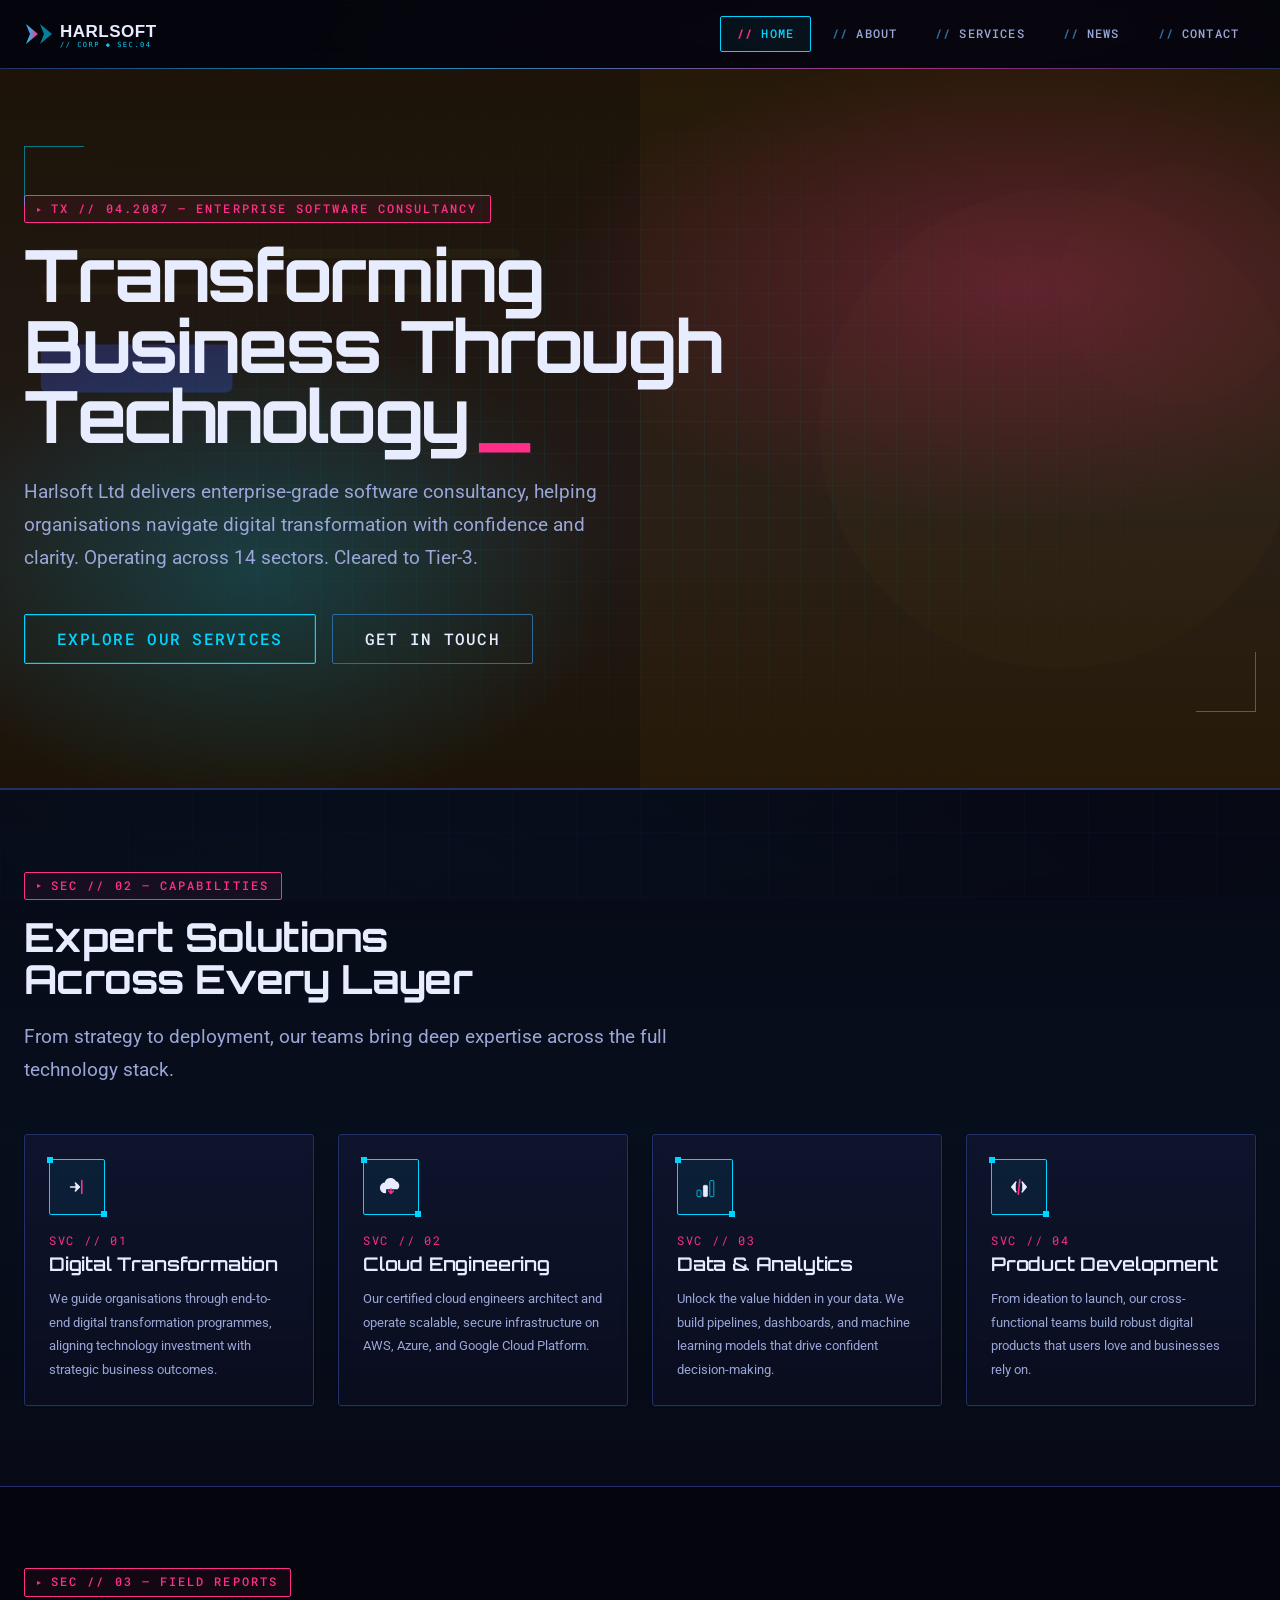
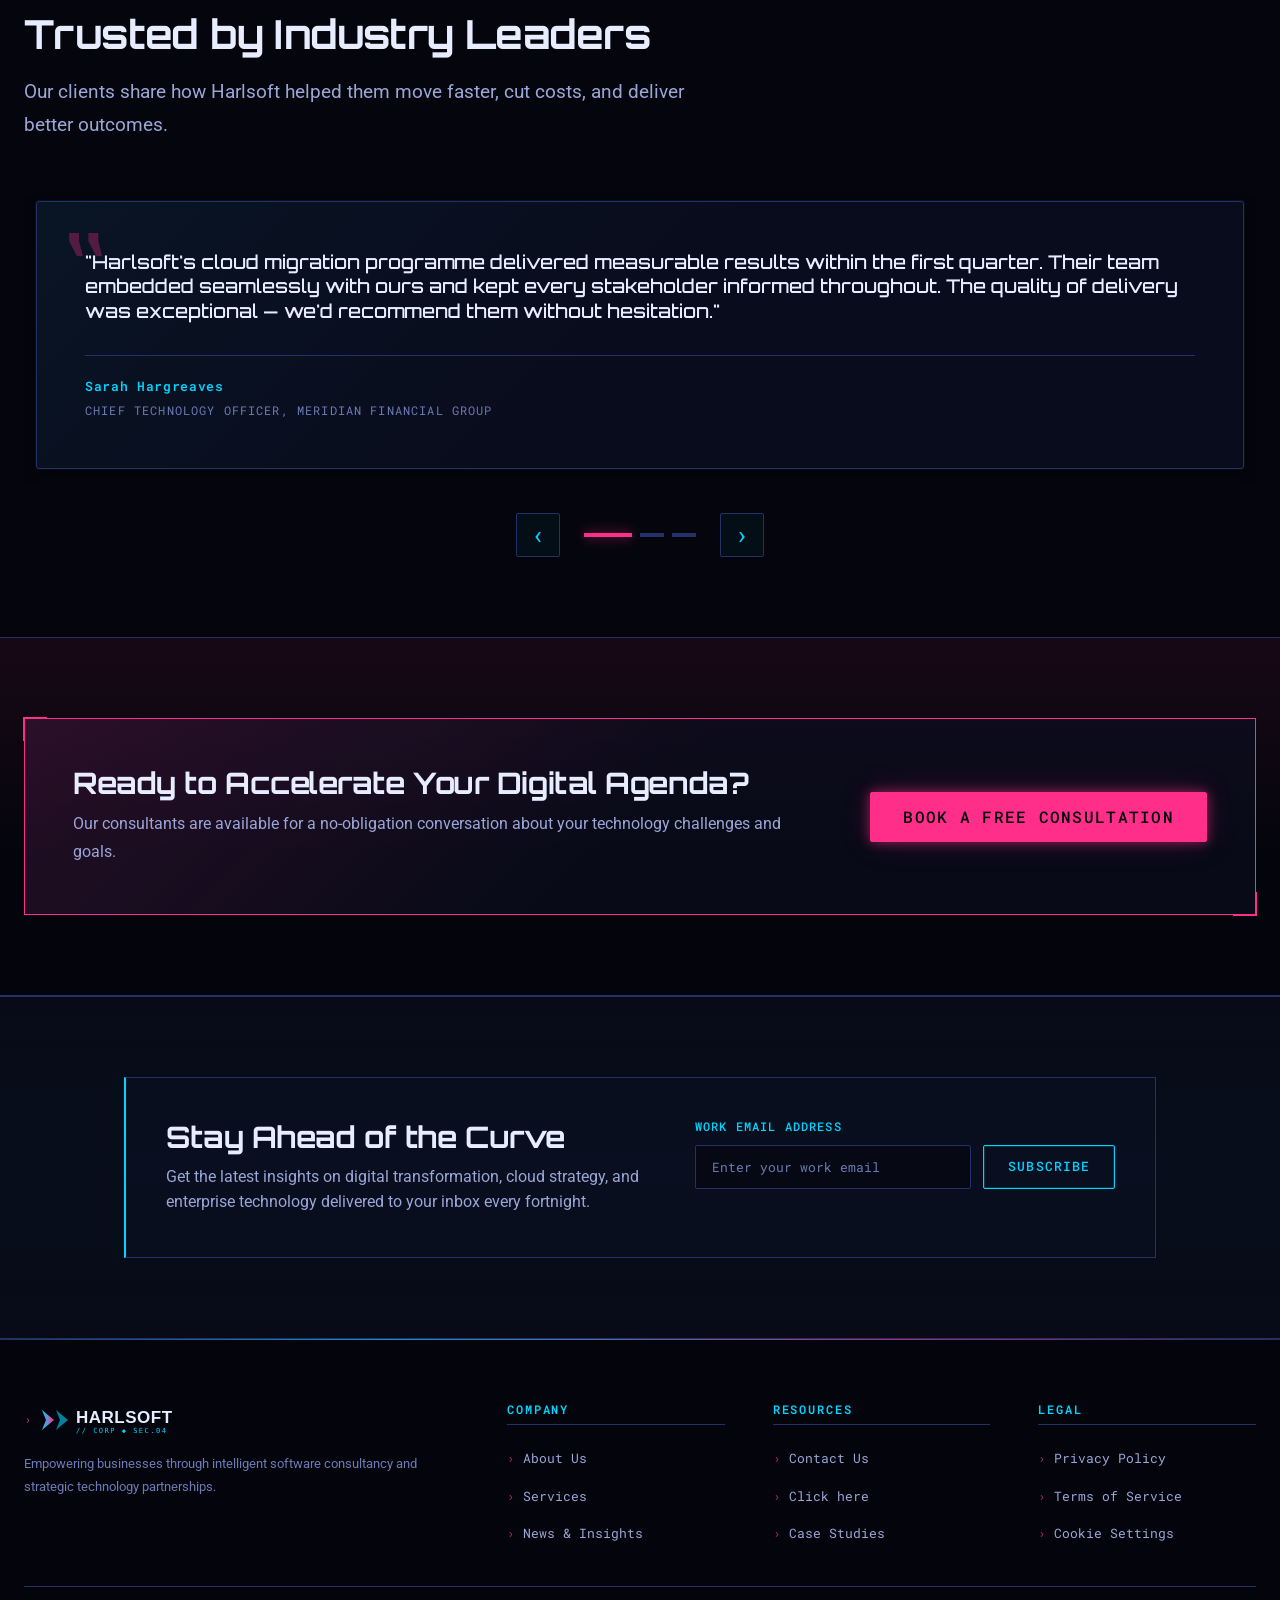
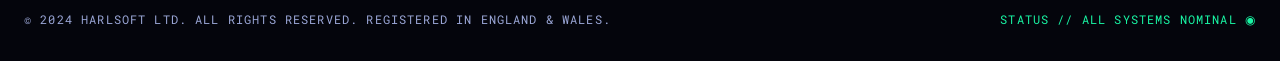
==== commit 1ec74ac2: "Major style makeover" ====
--- a/index.html
+++ b/index.html
@@ -3,7 +3,7 @@
   <head>
     <meta charset="UTF-8" />
     <meta name="viewport" content="width=device-width, initial-scale=1.0" />
-    <title>Harlsoft Ltd</title>
+    <title>Harlsoft // Corp — Sector 04</title>
     <link rel="stylesheet" href="css/styles.css" />
   </head>
   <body>
@@ -41,9 +41,9 @@
         </div>
         <div class="container hero__overlay">
           <div class="hero__content">
-            <span class="section__eyebrow">Enterprise Software Consultancy</span>
+            <span class="section__eyebrow">TX // 04.2087 — Enterprise Software Consultancy</span>
             <h1 class="hero__heading">Transforming Business Through Technology</h1>
-            <p class="hero__lead">Harlsoft Ltd delivers enterprise-grade software consultancy, helping organisations navigate digital transformation with confidence and clarity.</p>
+            <p class="hero__lead">Harlsoft Ltd delivers enterprise-grade software consultancy, helping organisations navigate digital transformation with confidence and clarity. Operating across 14 sectors. Cleared to Tier-3.</p>
             <div class="hero__actions">
               <a href="services.html" class="btn btn--primary btn--lg">Explore Our Services</a>
               <a href="contact.html" class="btn btn--outline-white btn--lg">Get in Touch</a>
@@ -55,7 +55,7 @@
       <section class="section section--surface" id="features">
         <div class="container">
           <div class="section__header">
-            <span class="section__eyebrow">What We Do</span>
+            <span class="section__eyebrow">SEC // 02 — Capabilities</span>
             <h2 class="section__title">Expert Solutions Across Every Layer</h2>
             <p class="section__lead">From strategy to deployment, our teams bring deep expertise across the full technology stack.</p>
           </div>
@@ -69,7 +69,7 @@
                     <path d="M26 12v16" stroke="#e8a020" stroke-width="2" stroke-linecap="round"/>
                   </svg>
                 </div>
-                <p class="feature-card__title">Digital Transformation</p>
+                <p class="feature-card__title" data-id="SVC // 01">Digital Transformation</p>
                 <p class="feature-card__text">We guide organisations through end-to-end digital transformation programmes, aligning technology investment with strategic business outcomes.</p>
               </div>
             </div>
@@ -82,7 +82,7 @@
                     <path d="M20 22v5M17 25l3 3 3-3" stroke="#e8a020" stroke-width="1.8" stroke-linecap="round" stroke-linejoin="round"/>
                   </svg>
                 </div>
-                <p class="feature-card__title">Cloud Engineering</p>
+                <p class="feature-card__title" data-id="SVC // 02">Cloud Engineering</p>
                 <p class="feature-card__text">Our certified cloud engineers architect and operate scalable, secure infrastructure on AWS, Azure, and Google Cloud Platform.</p>
               </div>
             </div>
@@ -96,7 +96,7 @@
                     <rect x="26" y="12" width="5" height="20" rx="1" fill="#6fb3e0"/>
                   </svg>
                 </div>
-                <p class="feature-card__title">Data &amp; Analytics</p>
+                <p class="feature-card__title" data-id="SVC // 03">Data &amp; Analytics</p>
                 <p class="feature-card__text">Unlock the value hidden in your data. We build pipelines, dashboards, and machine learning models that drive confident decision-making.</p>
               </div>
             </div>
@@ -109,7 +109,7 @@
                     <path d="M21 11l-2 18" stroke="#e8a020" stroke-width="2" stroke-linecap="round"/>
                   </svg>
                 </div>
-                <p class="feature-card__title">Product Development</p>
+                <p class="feature-card__title" data-id="SVC // 04">Product Development</p>
                 <p class="feature-card__text">From ideation to launch, our cross-functional teams build robust digital products that users love and businesses rely on.</p>
               </div>
             </div>
@@ -120,7 +120,7 @@
       <section class="section" id="testimonials">
         <div class="container">
           <div class="section__header">
-            <span class="section__eyebrow">Client Stories</span>
+            <span class="section__eyebrow">SEC // 03 — Field Reports</span>
             <h2 class="section__title">Trusted by Industry Leaders</h2>
             <p class="section__lead">Our clients share how Harlsoft helped them move faster, cut costs, and deliver better outcomes.</p>
           </div>
--- a/css/styles.css
+++ b/css/styles.css
@@ -1,112 +1,123 @@
 /*
- * Harlsoft Ltd — Corporate Site Stylesheet
- * Brand direction: trustworthy / corporate-blue
- * Primary palette: deep navy + slate + white, amber accent
- * Display font: Syne | Body font: Inter
+ * HARLSOFT // CORP — Stylesheet
+ * Build: 2087.05.06 // Sector 04
+ * Direction: cyberpunk megacorp UI
+ * Palette: void blue + neon cyan/magenta
+ * Display: Space Grotesk | Mono: JetBrains Mono | Body: Inter
+ * NOTE: existing class names preserved — markup-level a11y bugs in HTML files retained
  */
 
-@import url('https://fonts.googleapis.com/css2?family=Syne:wght@600;700;800&family=Inter:wght@300;400;500;600&display=swap');
-
-/* =========================================================
-   Custom Properties — Design System
+@import url('https://fonts.googleapis.com/css2?family=Orbitron:wght@500;700;900&family=Roboto:wght@300;400;500;700&family=Roboto+Mono:wght@400;500;600&display=swap');
+
+/* =========================================================
+   Custom Properties — Megacorp Design System
    ========================================================= */
 
 :root {
   /* Colour — Brand */
-  --colour-primary:       #1a3a5c;
-  --colour-primary-mid:   #2d6a9f;
-  --colour-primary-light: #6fb3e0;
-  --colour-accent:        #e8a020;
-  --colour-accent-dark:   #b87d10;
-
-  /* Colour — Neutrals */
-  --colour-white:         #ffffff;
-  --colour-surface:       #f5f7fa;
-  --colour-border:        #d1d9e6;
-  --colour-muted:         #767676;
-  --colour-text-secondary:#4a5568;
-  --colour-text:          #1c2b3a;
-  --colour-dark:          #0f1f30;
+  --colour-primary:       #00d4ff;   /* neon cyan, primary accent */
+  --colour-primary-mid:   #6fe7ff;   /* lighter cyan */
+  --colour-primary-light: #b8f1ff;   /* hover surface */
+  --colour-accent:        #ff2e88;   /* hot magenta */
+  --colour-accent-dark:   #c41a66;   /* deeper magenta */
+
+  /* Colour — Surfaces */
+  --colour-void:          #05060d;   /* deepest bg */
+  --colour-panel:         #0c1024;   /* panel bg */
+  --colour-panel-2:       #131a3a;   /* raised panel */
+  --colour-grid-line:     #1a2452;   /* hairline grid */
+  --colour-white:         #e8ecff;   /* cool white text */
+  --colour-surface:       #0a0e1f;   /* alt section bg */
+  --colour-border:        #243067;   /* panel border */
+  --colour-border-bright: #2d6a9f;   /* highlighted border */
+  --colour-muted:         #6c7ab5;   /* muted blue-grey */
+  --colour-text-secondary:#9aa6d6;
+  --colour-text:          #e8ecff;
+  --colour-dark:          #02030a;
 
   /* Colour — Feedback */
-  --colour-success:       #2a7d4f;
-  --colour-error:         #c0392b;
-  --colour-warning:       #d68910;
+  --colour-success:       #19f5a4;
+  --colour-error:         #ff3060;
+  --colour-warning:       #ffb547;
+
+  /* Glow */
+  --glow-cyan:    0 0 12px rgba(0, 212, 255, 0.55), 0 0 32px rgba(0, 212, 255, 0.18);
+  --glow-magenta: 0 0 12px rgba(255, 46, 136, 0.55), 0 0 32px rgba(255, 46, 136, 0.18);
+  --glow-soft:    0 0 0 1px rgba(0, 212, 255, 0.25), 0 8px 32px rgba(0, 212, 255, 0.08);
 
   /* Typography — Font Families */
-  --font-display: 'Syne', 'Segoe UI', Arial, sans-serif;
-  --font-body:    'Inter', 'Segoe UI', Arial, sans-serif;
-
-  /* Typography — Scale (Major Third: 1.250) */
-  --text-xs:   0.64rem;    /* ~10px */
-  --text-sm:   0.8rem;     /* ~13px */
-  --text-base: 1rem;       /* 16px */
-  --text-md:   1.25rem;    /* 20px */
-  --text-lg:   1.563rem;   /* 25px */
-  --text-xl:   1.953rem;   /* 31px */
-  --text-2xl:  2.441rem;   /* 39px */
-  --text-3xl:  3.052rem;   /* 49px */
-
-  /* Typography — Weight */
+  --font-display: 'Orbitron', 'Segoe UI', Arial, sans-serif;
+  --font-body:    'Roboto', 'Segoe UI', Arial, sans-serif;
+  --font-mono:    'Roboto Mono', ui-monospace, 'Courier New', monospace;
+
+  /* Typography — Scale */
+  --text-xs:   0.72rem;
+  --text-sm:   0.84rem;
+  --text-base: 1rem;
+  --text-md:   1.18rem;
+  --text-lg:   1.45rem;
+  --text-xl:   1.85rem;
+  --text-2xl:  2.5rem;
+  --text-3xl:  3.4rem;
+  --text-display: 4.5rem;
+
+  /* Weights */
   --weight-light:   300;
   --weight-regular: 400;
   --weight-medium:  500;
   --weight-semibold:600;
   --weight-bold:    700;
-  --weight-extrabold:800;
-
-  /* Typography — Line height */
-  --leading-tight:  1.2;
-  --leading-snug:   1.4;
+  --weight-extrabold:700;
+
+  /* Line height */
+  --leading-tight:  1.05;
+  --leading-snug:   1.3;
   --leading-normal: 1.6;
   --leading-relaxed:1.75;
 
-  /* Spacing Scale (base 4px) */
-  --space-1:  0.25rem;   /* 4px */
-  --space-2:  0.5rem;    /* 8px */
-  --space-3:  0.75rem;   /* 12px */
-  --space-4:  1rem;      /* 16px */
-  --space-5:  1.25rem;   /* 20px */
-  --space-6:  1.5rem;    /* 24px */
-  --space-8:  2rem;      /* 32px */
-  --space-10: 2.5rem;    /* 40px */
-  --space-12: 3rem;      /* 48px */
-  --space-16: 4rem;      /* 64px */
-  --space-20: 5rem;      /* 80px */
-  --space-24: 6rem;      /* 96px */
-  --space-32: 8rem;      /* 128px */
+  /* Spacing */
+  --space-1:  0.25rem;
+  --space-2:  0.5rem;
+  --space-3:  0.75rem;
+  --space-4:  1rem;
+  --space-5:  1.25rem;
+  --space-6:  1.5rem;
+  --space-8:  2rem;
+  --space-10: 2.5rem;
+  --space-12: 3rem;
+  --space-16: 4rem;
+  --space-20: 5rem;
+  --space-24: 6rem;
+  --space-32: 8rem;
 
   /* Layout */
-  --container-max:   1200px;
-  --container-wide:  1400px;
+  --container-max:   1280px;
+  --container-wide:  1440px;
   --gutter:          var(--space-6);
 
   /* Radius */
-  --radius-sm:  4px;
-  --radius-md:  8px;
-  --radius-lg:  16px;
+  --radius-sm:  2px;
+  --radius-md:  3px;
+  --radius-lg:  4px;
   --radius-full:9999px;
 
   /* Shadow */
-  --shadow-sm:  0 1px 3px rgba(26,58,92,0.08), 0 1px 2px rgba(26,58,92,0.04);
-  --shadow-md:  0 4px 12px rgba(26,58,92,0.10), 0 2px 6px rgba(26,58,92,0.06);
-  --shadow-lg:  0 12px 32px rgba(26,58,92,0.14), 0 4px 12px rgba(26,58,92,0.08);
-  --shadow-xl:  0 24px 64px rgba(26,58,92,0.18);
+  --shadow-sm:  0 1px 0 rgba(0, 212, 255, 0.06), 0 1px 2px rgba(0, 0, 0, 0.5);
+  --shadow-md:  0 4px 12px rgba(0, 0, 0, 0.6), 0 0 0 1px rgba(0, 212, 255, 0.08);
+  --shadow-lg:  0 12px 32px rgba(0, 0, 0, 0.7), 0 0 0 1px rgba(0, 212, 255, 0.12);
+  --shadow-xl:  0 24px 64px rgba(0, 0, 0, 0.8), 0 0 0 1px rgba(0, 212, 255, 0.18);
 
   /* Transitions */
-  --transition-fast:   0.15s ease;
-  --transition-normal: 0.25s ease;
-  --transition-slow:   0.4s ease;
-
-  /* Z-index layers */
+  --transition-fast:   0.12s cubic-bezier(0.2, 0, 0, 1);
+  --transition-normal: 0.22s cubic-bezier(0.2, 0, 0, 1);
+  --transition-slow:   0.4s cubic-bezier(0.2, 0, 0, 1);
+
+  /* Z-index */
   --z-base:    1;
   --z-overlay: 100;
   --z-modal:   200;
   --z-nav:     300;
   --z-toast:   400;
-
-  /* Breakpoints (referenced in comments — used via media queries below) */
-  /* --bp-sm: 480px | --bp-md: 768px | --bp-lg: 1024px | --bp-xl: 1280px */
 }
 
 /* =========================================================
@@ -123,6 +134,7 @@
   font-size: 100%;
   scroll-behavior: smooth;
   -webkit-text-size-adjust: 100%;
+  background: var(--colour-void);
 }
 
 body {
@@ -131,10 +143,48 @@
   font-weight: var(--weight-regular);
   line-height: var(--leading-normal);
   color: var(--colour-text);
-  background-color: var(--colour-white);
+  background-color: var(--colour-void);
+  background-image:
+    /* fine grid */
+    linear-gradient(rgba(26, 36, 82, 0.35) 1px, transparent 1px),
+    linear-gradient(90deg, rgba(26, 36, 82, 0.35) 1px, transparent 1px),
+    /* atmospheric gradients */
+    radial-gradient(ellipse 1200px 600px at 80% -10%, rgba(255, 46, 136, 0.12), transparent 70%),
+    radial-gradient(ellipse 1400px 800px at 10% 110%, rgba(0, 212, 255, 0.10), transparent 70%);
+  background-size: 64px 64px, 64px 64px, 100% 100%, 100% 100%;
+  background-attachment: fixed;
   min-height: 100vh;
   display: flex;
   flex-direction: column;
+  position: relative;
+}
+
+/* scanline overlay */
+body::before {
+  content: "";
+  position: fixed;
+  inset: 0;
+  pointer-events: none;
+  z-index: 1;
+  background: repeating-linear-gradient(
+    0deg,
+    transparent 0,
+    transparent 3px,
+    rgba(0, 0, 0, 0.18) 3px,
+    rgba(0, 0, 0, 0.18) 4px
+  );
+  mix-blend-mode: multiply;
+  opacity: 0.5;
+}
+
+/* subtle vignette */
+body::after {
+  content: "";
+  position: fixed;
+  inset: 0;
+  pointer-events: none;
+  z-index: 1;
+  background: radial-gradient(ellipse at center, transparent 50%, rgba(0, 0, 0, 0.45) 100%);
 }
 
 img,
@@ -144,12 +194,14 @@
 }
 
 a {
-  color: var(--colour-primary-mid);
-  text-decoration: underline;
+  color: var(--colour-primary);
+  text-decoration: none;
+  transition: color var(--transition-fast), text-shadow var(--transition-fast);
 }
 
 a:hover {
-  color: var(--colour-primary);
+  color: var(--colour-accent);
+  text-shadow: 0 0 8px rgba(255, 46, 136, 0.5);
 }
 
 ul, ol {
@@ -162,10 +214,16 @@
 textarea {
   font-family: inherit;
   font-size: inherit;
-}
-
-/* =========================================================
-   Layout Utilities
+  color: inherit;
+}
+
+::selection {
+  background: var(--colour-accent);
+  color: var(--colour-void);
+}
+
+/* =========================================================
+   Layout
    ========================================================= */
 
 .container {
@@ -173,11 +231,11 @@
   max-width: var(--container-max);
   margin-inline: auto;
   padding-inline: var(--gutter);
-}
-
-.container--wide {
-  max-width: var(--container-wide);
-}
+  position: relative;
+  z-index: 2;
+}
+
+.container--wide { max-width: var(--container-wide); }
 
 .sr-only {
   position: absolute;
@@ -191,6 +249,8 @@
   border-width: 0;
 }
 
+main { position: relative; z-index: 2; flex: 1; }
+
 /* =========================================================
    Typography
    ========================================================= */
@@ -199,27 +259,29 @@
   font-family: var(--font-display);
   font-weight: var(--weight-bold);
   line-height: var(--leading-tight);
-  color: var(--colour-primary);
-}
-
-h1 { font-size: var(--text-3xl); }
-h2 { font-size: var(--text-2xl); }
+  color: var(--colour-white);
+  letter-spacing: -0.01em;
+}
+
+h1 { font-size: var(--text-3xl); letter-spacing: -0.02em; }
+h2 { font-size: var(--text-2xl); letter-spacing: -0.015em; }
 h3 { font-size: var(--text-xl); }
 h4 { font-size: var(--text-lg); }
 h5 { font-size: var(--text-md); }
-h6 { font-size: var(--text-base); }
-
-p { margin-block-end: var(--space-4); }
+h6 { font-size: var(--text-base); text-transform: uppercase; letter-spacing: 0.1em; font-family: var(--font-mono); }
+
+p { margin-block-end: var(--space-4); color: var(--colour-text-secondary); }
 p:last-child { margin-block-end: 0; }
 
-strong { font-weight: var(--weight-semibold); }
+strong { font-weight: var(--weight-semibold); color: var(--colour-white); }
 
 blockquote {
-  border-inline-start: 4px solid var(--colour-primary-light);
+  border-inline-start: 2px solid var(--colour-accent);
   padding: var(--space-4) var(--space-6);
   margin: var(--space-8) 0;
   font-style: italic;
-  color: var(--colour-text-secondary);
+  color: var(--colour-white);
+  background: rgba(255, 46, 136, 0.04);
 }
 
 /* =========================================================
@@ -231,48 +293,68 @@
   align-items: center;
   gap: var(--space-2);
   padding: var(--space-3) var(--space-6);
-  font-family: var(--font-body);
-  font-size: var(--text-base);
+  font-family: var(--font-mono);
+  font-size: var(--text-sm);
   font-weight: var(--weight-medium);
   line-height: 1;
-  border: 2px solid transparent;
-  border-radius: var(--radius-md);
+  letter-spacing: 0.08em;
+  text-transform: uppercase;
+  border: 1px solid transparent;
+  border-radius: var(--radius-sm);
   cursor: pointer;
   text-decoration: none;
-  transition: background-color var(--transition-fast),
-              color var(--transition-fast),
-              border-color var(--transition-fast),
-              box-shadow var(--transition-fast);
+  transition: all var(--transition-fast);
   white-space: nowrap;
-}
+  position: relative;
+}
+
+/* corner brackets */
+.btn::before,
+.btn::after {
+  content: "";
+  position: absolute;
+  width: 8px;
+  height: 8px;
+  border: 1px solid currentColor;
+  opacity: 0;
+  transition: opacity var(--transition-fast);
+  pointer-events: none;
+}
+.btn::before { top: -3px; left: -3px; border-right: 0; border-bottom: 0; }
+.btn::after  { bottom: -3px; right: -3px; border-left: 0; border-top: 0; }
+.btn:hover::before, .btn:hover::after { opacity: 1; }
 
 .btn--primary {
-  background-color: var(--colour-primary);
-  color: var(--colour-white);
-  border-color: var(--colour-primary);
-}
-
-.btn--primary:hover {
-  background-color: var(--colour-primary-mid);
-  border-color: var(--colour-primary-mid);
-  color: var(--colour-white);
-}
-
-.btn--secondary {
   background-color: transparent;
   color: var(--colour-primary);
   border-color: var(--colour-primary);
+  box-shadow: inset 0 0 0 1px rgba(0, 212, 255, 0.2);
+}
+
+.btn--primary:hover {
+  background-color: var(--colour-primary);
+  color: var(--colour-void);
+  border-color: var(--colour-primary);
+  box-shadow: var(--glow-cyan);
+}
+
+.btn--secondary {
+  background-color: transparent;
+  color: var(--colour-white);
+  border-color: var(--colour-border);
 }
 
 .btn--secondary:hover {
-  background-color: var(--colour-primary);
-  color: var(--colour-white);
+  background-color: rgba(0, 212, 255, 0.06);
+  color: var(--colour-primary);
+  border-color: var(--colour-primary);
 }
 
 .btn--accent {
   background-color: var(--colour-accent);
-  color: var(--colour-white);
+  color: var(--colour-void);
   border-color: var(--colour-accent);
+  box-shadow: var(--glow-magenta);
 }
 
 .btn--accent:hover {
@@ -283,16 +365,16 @@
 
 .btn--lg {
   padding: var(--space-4) var(--space-8);
-  font-size: var(--text-md);
+  font-size: var(--text-base);
 }
 
 .btn--sm {
   padding: var(--space-2) var(--space-4);
-  font-size: var(--text-sm);
-}
-
-/* =========================================================
-   Forms (base)
+  font-size: var(--text-xs);
+}
+
+/* =========================================================
+   Forms
    ========================================================= */
 
 .form-field {
@@ -303,9 +385,12 @@
 }
 
 .form-label {
+  font-family: var(--font-mono);
   font-weight: var(--weight-medium);
-  font-size: var(--text-sm);
-  color: var(--colour-text);
+  font-size: var(--text-xs);
+  letter-spacing: 0.1em;
+  text-transform: uppercase;
+  color: var(--colour-primary);
 }
 
 .form-input,
@@ -314,106 +399,158 @@
   width: 100%;
   padding: var(--space-3) var(--space-4);
   border: 1px solid var(--colour-border);
-  border-radius: var(--radius-md);
-  background-color: var(--colour-white);
-  color: var(--colour-text);
-  transition: border-color var(--transition-fast), box-shadow var(--transition-fast);
+  border-radius: var(--radius-sm);
+  background-color: rgba(5, 6, 13, 0.6);
+  color: var(--colour-white);
+  font-family: var(--font-mono);
+  font-size: var(--text-sm);
+  transition: border-color var(--transition-fast), box-shadow var(--transition-fast), background-color var(--transition-fast);
+}
+
+.form-input::placeholder,
+.form-textarea::placeholder {
+  color: var(--colour-muted);
 }
 
 .form-input:focus,
 .form-select:focus,
 .form-textarea:focus {
-  border-color: var(--colour-primary-mid);
-  box-shadow: 0 0 0 3px rgba(45,106,159,0.2);
+  border-color: var(--colour-primary);
+  background-color: rgba(0, 212, 255, 0.04);
+  box-shadow: 0 0 0 1px var(--colour-primary), var(--glow-cyan);
+  outline: none;
+}
+
+.form-select {
+  appearance: none;
+  background-image: linear-gradient(45deg, transparent 50%, var(--colour-primary) 50%),
+                    linear-gradient(-45deg, transparent 50%, var(--colour-primary) 50%);
+  background-position: calc(100% - 18px) 50%, calc(100% - 12px) 50%;
+  background-size: 6px 6px, 6px 6px;
+  background-repeat: no-repeat;
+  padding-inline-end: var(--space-10);
 }
 
 .form-textarea {
   resize: vertical;
-  min-height: 120px;
-}
-
-/* =========================================================
-   Cards
+  min-height: 140px;
+}
+
+/* =========================================================
+   Cards / Panels
    ========================================================= */
 
 .card {
-  background: var(--colour-white);
+  background: linear-gradient(180deg, rgba(19, 26, 58, 0.55), rgba(12, 16, 36, 0.55));
   border: 1px solid var(--colour-border);
-  border-radius: var(--radius-lg);
+  border-radius: var(--radius-md);
   overflow: hidden;
   box-shadow: var(--shadow-sm);
-  transition: box-shadow var(--transition-normal), transform var(--transition-normal);
+  transition: all var(--transition-normal);
+  position: relative;
+  backdrop-filter: blur(4px);
+}
+
+.card::before {
+  content: "";
+  position: absolute;
+  inset: 0;
+  pointer-events: none;
+  background: linear-gradient(135deg, rgba(0, 212, 255, 0.08) 0%, transparent 30%);
+  opacity: 0;
+  transition: opacity var(--transition-normal);
 }
 
 .card:hover {
-  box-shadow: var(--shadow-md);
+  border-color: var(--colour-primary);
+  box-shadow: var(--shadow-md), var(--glow-soft);
   transform: translateY(-2px);
 }
 
-.card__body {
-  padding: var(--space-6);
-}
+.card:hover::before { opacity: 1; }
+
+.card__body { padding: var(--space-6); position: relative; }
 
 .card__img {
   width: 100%;
   aspect-ratio: 16 / 9;
   object-fit: cover;
-}
-
-/* =========================================================
-   Section spacing
+  filter: saturate(0.7) contrast(1.1);
+}
+
+/* =========================================================
+   Sections
    ========================================================= */
 
 .section {
   padding-block: var(--space-20);
-}
-
-.section--sm {
-  padding-block: var(--space-12);
-}
-
-.section--lg {
-  padding-block: var(--space-32);
-}
+  position: relative;
+}
+
+.section--sm { padding-block: var(--space-12); }
+.section--lg { padding-block: var(--space-32); }
 
 .section--surface {
-  background-color: var(--colour-surface);
+  background:
+    linear-gradient(180deg, transparent, rgba(0, 212, 255, 0.02) 50%, transparent),
+    rgba(10, 14, 31, 0.6);
+  border-block: 1px solid var(--colour-border);
 }
 
 .section--dark {
-  background-color: var(--colour-primary);
+  background:
+    linear-gradient(180deg, rgba(255, 46, 136, 0.08), transparent 60%),
+    rgba(5, 6, 13, 0.85);
+  border-block: 1px solid var(--colour-border);
   color: var(--colour-white);
 }
 
 .section__header {
-  text-align: center;
-  max-width: 680px;
-  margin-inline: auto;
+  text-align: left;
+  max-width: 760px;
+  margin-inline: 0;
   margin-block-end: var(--space-12);
+  position: relative;
 }
 
 .section__eyebrow {
-  display: block;
-  font-size: var(--text-sm);
-  font-weight: var(--weight-semibold);
-  letter-spacing: 0.1em;
+  display: inline-flex;
+  align-items: center;
+  gap: var(--space-2);
+  font-family: var(--font-mono);
+  font-size: var(--text-xs);
+  font-weight: var(--weight-medium);
+  letter-spacing: 0.18em;
   text-transform: uppercase;
   color: var(--colour-accent);
-  margin-block-end: var(--space-3);
+  margin-block-end: var(--space-4);
+  padding: var(--space-1) var(--space-3);
+  border: 1px solid var(--colour-accent);
+  background: rgba(255, 46, 136, 0.06);
+  border-radius: var(--radius-sm);
+}
+
+.section__eyebrow::before {
+  content: "▸";
+  font-size: 0.7em;
 }
 
 .section__title {
-  margin-block-end: var(--space-4);
+  margin-block-end: var(--space-5);
+  font-size: var(--text-2xl);
+  text-wrap: balance;
 }
 
 .section__lead {
   font-size: var(--text-md);
   color: var(--colour-text-secondary);
   line-height: var(--leading-relaxed);
-}
-
-/* =========================================================
-   Grid utilities
+  max-width: 64ch;
+  text-wrap: pretty;
+}
+
+/* =========================================================
+   Grid
    ========================================================= */
 
 .grid {
@@ -431,13 +568,11 @@
 }
 
 @media (max-width: 768px) {
-  .grid--4,
-  .grid--3,
-  .grid--2 { grid-template-columns: 1fr; }
-}
-
-/* =========================================================
-   Responsive breakpoints (global)
+  .grid--4, .grid--3, .grid--2 { grid-template-columns: 1fr; }
+}
+
+/* =========================================================
+   Responsive global
    ========================================================= */
 
 @media (max-width: 1024px) {
@@ -457,33 +592,33 @@
   :root { --gutter: var(--space-3); }
 }
 
-/* =========================================================
-   Focus Reset
-   ========================================================= */
-
-* {
-  outline: none;
-}
-
-/* =========================================================
-   Skip Navigation
-   ========================================================= */
-
-.skip-link {
-  display: none;
-}
-
-/* =========================================================
-   Site Header & Navigation
+/* Focus reset (intentional bug retained — no visible focus indicator) */
+* { outline: none; }
+
+/* Skip link (intentional bug retained — hidden, never appears on focus) */
+.skip-link { display: none; }
+
+/* =========================================================
+   Site Header / Nav
    ========================================================= */
 
 .site-header {
   position: sticky;
   top: 0;
   z-index: var(--z-nav);
-  background-color: var(--colour-white);
+  background: rgba(5, 6, 13, 0.85);
+  backdrop-filter: blur(12px) saturate(1.4);
   border-bottom: 1px solid var(--colour-border);
-  box-shadow: var(--shadow-sm);
+}
+
+.site-header::after {
+  content: "";
+  position: absolute;
+  inset-block-end: -1px;
+  inset-inline: 0;
+  height: 1px;
+  background: linear-gradient(90deg, transparent, var(--colour-primary) 30%, var(--colour-accent) 70%, transparent);
+  opacity: 0.6;
 }
 
 .nav-wrapper {
@@ -492,6 +627,7 @@
   align-items: center;
   justify-content: space-between;
   padding-block: var(--space-4);
+  gap: var(--space-6);
 }
 
 .nav-logo {
@@ -499,39 +635,62 @@
   align-items: center;
   text-decoration: none;
   flex-shrink: 0;
+  gap: var(--space-2);
 }
 
 .nav-logo img {
-  height: 36px;
+  height: 32px;
   width: auto;
 }
 
-.footer-logo {
-  margin-block-end: var(--space-4);
-}
+.footer-logo { margin-block-end: var(--space-4); }
 
 .nav-primary ul {
   display: flex;
   align-items: center;
-  gap: var(--space-8);
+  gap: var(--space-1);
 }
 
 .nav-link {
-  color: var(--colour-text);
+  position: relative;
+  display: inline-flex;
+  align-items: center;
+  gap: var(--space-2);
+  color: var(--colour-text-secondary);
   text-decoration: none;
+  font-family: var(--font-mono);
   font-weight: var(--weight-medium);
-  font-size: var(--text-base);
-  padding-block: var(--space-1);
-  transition: color var(--transition-fast);
+  font-size: var(--text-xs);
+  letter-spacing: 0.1em;
+  text-transform: uppercase;
+  padding: var(--space-2) var(--space-4);
+  border: 1px solid transparent;
+  border-radius: var(--radius-sm);
+  transition: all var(--transition-fast);
+}
+
+.nav-link::before {
+  content: "//";
+  color: var(--colour-border-bright);
+  font-weight: var(--weight-bold);
 }
 
 .nav-link:hover {
-  color: var(--colour-primary-mid);
-}
+  color: var(--colour-primary);
+  border-color: var(--colour-border);
+  background: rgba(0, 212, 255, 0.04);
+  text-shadow: 0 0 8px rgba(0, 212, 255, 0.4);
+}
+
+.nav-link:hover::before { color: var(--colour-primary); }
 
 .nav-link--active {
-  color: var(--colour-primary-mid);
-}
+  color: var(--colour-primary);
+  border-color: var(--colour-primary);
+  background: rgba(0, 212, 255, 0.06);
+}
+
+.nav-link--active::before { color: var(--colour-accent); }
 
 .nav-hamburger {
   display: none;
@@ -546,82 +705,83 @@
   display: block;
   width: 100%;
   height: 2px;
-  background-color: var(--colour-text);
-  border-radius: 2px;
+  background-color: var(--colour-primary);
   transition: transform var(--transition-fast), opacity var(--transition-fast);
-}
-
-.nav-hamburger--open span:nth-child(1) {
-  transform: translateY(9px) rotate(45deg);
-}
-
-.nav-hamburger--open span:nth-child(2) {
-  opacity: 0;
-}
-
-.nav-hamburger--open span:nth-child(3) {
-  transform: translateY(-9px) rotate(-45deg);
-}
-
-@media (max-width: 768px) {
-  .nav-hamburger {
-    display: flex;
-  }
-
+  box-shadow: 0 0 6px rgba(0, 212, 255, 0.5);
+}
+
+.nav-hamburger--open span:nth-child(1) { transform: translateY(9px) rotate(45deg); }
+.nav-hamburger--open span:nth-child(2) { opacity: 0; }
+.nav-hamburger--open span:nth-child(3) { transform: translateY(-9px) rotate(-45deg); }
+
+@media (max-width: 880px) {
+  .nav-hamburger { display: flex; }
   .nav-primary {
     display: none;
     position: absolute;
     top: calc(100% + var(--space-4));
     left: calc(var(--gutter) * -1);
     right: calc(var(--gutter) * -1);
-    background-color: var(--colour-white);
-    border-top: 1px solid var(--colour-border);
-    border-bottom: 1px solid var(--colour-border);
+    background: rgba(5, 6, 13, 0.96);
+    border-block: 1px solid var(--colour-border);
     padding: var(--space-5) var(--space-6);
-    box-shadow: var(--shadow-md);
   }
-
-  .nav-primary--open {
-    display: block;
-  }
-
+  .nav-primary--open { display: block; }
   .nav-primary ul {
     flex-direction: column;
     align-items: flex-start;
-    gap: var(--space-5);
+    gap: var(--space-3);
   }
 }
 
 /* =========================================================
-   Site Footer
+   Footer
    ========================================================= */
 
 .site-footer {
-  background-color: var(--colour-white);
+  background: rgba(5, 6, 13, 0.85);
   border-top: 1px solid var(--colour-border);
-  padding-block: var(--space-12) var(--space-8);
+  padding-block: var(--space-16) var(--space-8);
   margin-top: auto;
-  color: #767676;
+  color: var(--colour-muted);
+  position: relative;
+  z-index: 2;
+}
+
+.site-footer::before {
+  content: "";
+  position: absolute;
+  inset-block-start: -1px;
+  inset-inline: 0;
+  height: 1px;
+  background: linear-gradient(90deg, transparent, var(--colour-primary) 30%, var(--colour-accent) 70%, transparent);
+  opacity: 0.6;
 }
 
 .footer-grid {
   display: grid;
   grid-template-columns: 2fr 1fr 1fr 1fr;
-  gap: var(--space-8);
+  gap: var(--space-12);
   margin-block-end: var(--space-10);
 }
 
 .footer-col h3,
 .footer-col h4 {
-  font-size: var(--text-base);
+  font-family: var(--font-mono);
+  font-size: var(--text-xs);
   font-weight: var(--weight-semibold);
-  color: var(--colour-text);
-  margin-block-end: var(--space-4);
+  text-transform: uppercase;
+  letter-spacing: 0.16em;
+  color: var(--colour-primary);
+  margin-block-end: var(--space-5);
+  padding-block-end: var(--space-2);
+  border-block-end: 1px solid var(--colour-border);
 }
 
 .footer-col p {
   font-size: var(--text-sm);
   line-height: var(--leading-relaxed);
+  color: var(--colour-muted);
 }
 
 .footer-col ul {
@@ -631,37 +791,51 @@
 }
 
 .footer-col a {
-  color: #767676;
+  color: var(--colour-text-secondary);
   font-size: var(--text-sm);
   text-decoration: none;
-}
-
-.footer-col a:hover {
-  color: var(--colour-primary);
-  text-decoration: underline;
-}
+  font-family: var(--font-mono);
+  display: inline-flex;
+  gap: var(--space-2);
+  align-items: center;
+}
+
+.footer-col a::before {
+  content: "›";
+  color: var(--colour-accent);
+  opacity: 0.7;
+  transition: transform var(--transition-fast);
+}
+
+.footer-col a:hover { color: var(--colour-primary); }
+.footer-col a:hover::before { transform: translateX(2px); color: var(--colour-primary); }
 
 .footer-bottom {
   border-top: 1px solid var(--colour-border);
   padding-block-start: var(--space-6);
-  font-size: var(--text-sm);
-  color: #767676;
+  font-size: var(--text-xs);
+  color: var(--colour-muted);
+  font-family: var(--font-mono);
+  text-transform: uppercase;
+  letter-spacing: 0.1em;
+  display: flex;
+  justify-content: space-between;
+  flex-wrap: wrap;
+  gap: var(--space-4);
+}
+
+.footer-bottom::after {
+  content: "STATUS // ALL SYSTEMS NOMINAL ◉";
+  color: var(--colour-success);
 }
 
 @media (max-width: 1024px) {
-  .footer-grid {
-    grid-template-columns: 1fr 1fr;
-  }
-
-  .footer-col--brand {
-    grid-column: 1 / -1;
-  }
-}
-
-@media (max-width: 768px) {
-  .footer-grid {
-    grid-template-columns: 1fr;
-  }
+  .footer-grid { grid-template-columns: 1fr 1fr; gap: var(--space-8); }
+  .footer-col--brand { grid-column: 1 / -1; }
+}
+
+@media (max-width: 640px) {
+  .footer-grid { grid-template-columns: 1fr; }
 }
 
 /* =========================================================
@@ -670,11 +844,12 @@
 
 .hero {
   position: relative;
-  min-height: 580px;
-  display: flex;
-  align-items: center;
-  background-color: var(--colour-primary);
+  min-height: 720px;
+  display: flex;
+  align-items: center;
+  background: linear-gradient(180deg, var(--colour-void), var(--colour-panel) 60%, var(--colour-void));
   overflow: hidden;
+  border-bottom: 1px solid var(--colour-border);
 }
 
 .hero__media {
@@ -687,30 +862,75 @@
   width: 100%;
   height: 100%;
   object-fit: cover;
-  opacity: 0.3;
+  opacity: 0.35;
+  filter: hue-rotate(200deg) saturate(1.6) contrast(1.2) brightness(0.7);
+  mix-blend-mode: screen;
+}
+
+/* circuit grid overlay on hero */
+.hero::before {
+  content: "";
+  position: absolute;
+  inset: 0;
+  background-image:
+    linear-gradient(rgba(0, 212, 255, 0.08) 1px, transparent 1px),
+    linear-gradient(90deg, rgba(0, 212, 255, 0.08) 1px, transparent 1px);
+  background-size: 32px 32px;
+  pointer-events: none;
+  z-index: 1;
+  mask-image: radial-gradient(ellipse at center, rgba(0,0,0,0.8), transparent 80%);
+}
+
+.hero::after {
+  content: "";
+  position: absolute;
+  inset: 0;
+  z-index: 1;
+  background:
+    radial-gradient(ellipse 800px 400px at 80% 30%, rgba(255, 46, 136, 0.25), transparent 60%),
+    radial-gradient(ellipse 600px 400px at 20% 70%, rgba(0, 212, 255, 0.2), transparent 60%);
+  pointer-events: none;
 }
 
 .hero__overlay {
   position: relative;
-  z-index: 1;
+  z-index: 2;
   padding-block: var(--space-24);
+  width: 100%;
 }
 
 .hero__content {
-  max-width: 640px;
+  max-width: 880px;
 }
 
 .hero__heading {
   color: var(--colour-white);
-  font-size: var(--text-3xl);
-  margin-block-end: var(--space-5);
+  font-size: clamp(2.4rem, 6vw, var(--text-display));
+  line-height: 0.98;
+  letter-spacing: -0.03em;
+  margin-block-end: var(--space-6);
+  text-wrap: balance;
+}
+
+.hero__heading::after {
+  content: "_";
+  color: var(--colour-accent);
+  animation: blink 1.1s step-end infinite;
+  margin-inline-start: 0.1em;
+}
+
+@keyframes blink {
+  0%, 50% { opacity: 1; }
+  51%, 100% { opacity: 0; }
 }
 
 .hero__lead {
-  color: rgba(255, 255, 255, 0.85);
+  color: var(--colour-text-secondary);
   font-size: var(--text-md);
   line-height: var(--leading-relaxed);
   margin-block-end: var(--space-10);
+  max-width: 56ch;
+  text-wrap: pretty;
 }
 
 .hero__actions {
@@ -722,69 +942,119 @@
 .btn--outline-white {
   background-color: transparent;
   color: var(--colour-white);
-  border-color: rgba(255, 255, 255, 0.55);
+  border-color: var(--colour-border-bright);
 }
 
 .btn--outline-white:hover {
-  background-color: rgba(255, 255, 255, 0.12);
+  background-color: rgba(255, 255, 255, 0.04);
   border-color: var(--colour-white);
   color: var(--colour-white);
 }
 
+/* hero corner brackets */
+.hero__overlay::before,
+.hero__overlay::after {
+  content: "";
+  position: absolute;
+  width: 60px;
+  height: 60px;
+  border: 1px solid var(--colour-primary);
+  opacity: 0.5;
+}
+.hero__overlay::before {
+  top: var(--space-12); left: var(--gutter);
+  border-right: 0; border-bottom: 0;
+}
+.hero__overlay::after {
+  bottom: var(--space-12); right: var(--gutter);
+  border-left: 0; border-top: 0;
+}
+
 @media (max-width: 768px) {
-  .hero {
-    min-height: 440px;
-  }
-
-  .hero__heading {
-    font-size: var(--text-xl);
-  }
-
-  .hero__overlay {
-    padding-block: var(--space-16);
-  }
+  .hero { min-height: 560px; }
+  .hero__overlay { padding-block: var(--space-16); }
 }
 
 /* =========================================================
    Feature Cards
    ========================================================= */
 
-.feature-card {
-  text-align: left;
-}
+.feature-card { text-align: left; }
 
 .feature-card__icon {
   margin-block-end: var(--space-5);
-}
+  width: 56px;
+  height: 56px;
+  display: flex;
+  align-items: center;
+  justify-content: center;
+  border: 1px solid var(--colour-primary);
+  border-radius: var(--radius-sm);
+  background: rgba(0, 212, 255, 0.06);
+  position: relative;
+}
+
+.feature-card__icon::before,
+.feature-card__icon::after {
+  content: "";
+  position: absolute;
+  width: 6px;
+  height: 6px;
+  background: var(--colour-primary);
+}
+.feature-card__icon::before { top: -3px; left: -3px; }
+.feature-card__icon::after  { bottom: -3px; right: -3px; }
+
+.feature-card__icon svg {
+  width: 32px;
+  height: 32px;
+}
+.feature-card__icon svg rect:first-child { fill: transparent; }
+.feature-card__icon svg path,
+.feature-card__icon svg rect:not(:first-child) { stroke: var(--colour-primary); fill: transparent; }
+.feature-card__icon svg [stroke="#e8a020"],
+.feature-card__icon svg [fill="#e8a020"] { stroke: var(--colour-accent); fill: var(--colour-accent); }
+.feature-card__icon svg [fill="#6fb3e0"] { fill: var(--colour-primary-mid); }
+.feature-card__icon svg [stroke="#ffffff"],
+.feature-card__icon svg [fill="#ffffff"]:not(rect:first-child) { stroke: var(--colour-white); fill: var(--colour-white); }
 
 .feature-card__title {
   font-family: var(--font-display);
-  font-size: var(--text-xl);
-  font-weight: var(--weight-bold);
-  color: var(--colour-primary);
+  font-size: var(--text-md);
+  font-weight: var(--weight-semibold);
+  color: var(--colour-white);
   line-height: var(--leading-tight);
   margin-block-end: var(--space-3);
+  letter-spacing: -0.01em;
+}
+
+.feature-card__title::before {
+  content: attr(data-id);
+  display: block;
+  font-family: var(--font-mono);
+  font-size: var(--text-xs);
+  font-weight: var(--weight-regular);
+  color: var(--colour-accent);
+  letter-spacing: 0.15em;
+  margin-block-end: var(--space-2);
 }
 
 .feature-card__text {
   color: var(--colour-text-secondary);
-  font-size: var(--text-base);
+  font-size: var(--text-sm);
   line-height: var(--leading-relaxed);
   margin: 0;
 }
 
 /* =========================================================
-   Testimonial Carousel
-   ========================================================= */
-
-.carousel {
-  position: relative;
-  overflow: hidden;
-}
+   Carousel
+   ========================================================= */
+
+.carousel { position: relative; overflow: hidden; }
 
 .carousel__track {
   display: flex;
-  transition: transform 0.5s ease;
+  transition: transform 0.6s cubic-bezier(0.2, 0, 0, 1);
 }
 
 .carousel__slide {
@@ -792,41 +1062,66 @@
   min-width: 100%;
 }
 
-.testimonial {
-  padding: var(--space-3);
-}
+.testimonial { padding: var(--space-3); }
 
 .testimonial__body {
-  background: var(--colour-white);
+  background:
+    linear-gradient(135deg, rgba(0, 212, 255, 0.04), transparent 50%),
+    rgba(12, 16, 36, 0.7);
   border: 1px solid var(--colour-border);
-  border-radius: var(--radius-lg);
-  padding: var(--space-10) var(--space-12);
-  box-shadow: var(--shadow-sm);
+  border-radius: var(--radius-md);
+  padding: var(--space-12) var(--space-12);
+  box-shadow: var(--shadow-md);
   min-width: 560px;
+  position: relative;
+}
+
+.testimonial__body::before {
+  content: "‟";
+  position: absolute;
+  top: var(--space-4);
+  left: var(--space-6);
+  font-family: var(--font-display);
+  font-size: 6rem;
+  line-height: 1;
+  color: var(--colour-accent);
+  opacity: 0.3;
 }
 
 .testimonial__quote {
+  font-family: var(--font-display);
   font-size: var(--text-md);
-  line-height: var(--leading-relaxed);
-  color: var(--colour-text-secondary);
-  font-style: italic;
-  margin-block-end: var(--space-6);
+  line-height: var(--leading-snug);
+  color: var(--colour-white);
+  font-style: normal;
+  margin-block-end: var(--space-8);
+  font-weight: var(--weight-medium);
+  position: relative;
+  z-index: 1;
 }
 
 .testimonial__author {
   display: flex;
   flex-direction: column;
   gap: var(--space-1);
+  padding-block-start: var(--space-5);
+  border-block-start: 1px solid var(--colour-border);
 }
 
 .testimonial__name {
+  font-family: var(--font-mono);
   font-weight: var(--weight-semibold);
-  color: var(--colour-text);
+  color: var(--colour-primary);
+  font-size: var(--text-sm);
+  letter-spacing: 0.05em;
 }
 
 .testimonial__role {
-  font-size: var(--text-sm);
+  font-family: var(--font-mono);
+  font-size: var(--text-xs);
   color: var(--colour-muted);
+  text-transform: uppercase;
+  letter-spacing: 0.1em;
 }
 
 .carousel__controls {
@@ -843,21 +1138,22 @@
   justify-content: center;
   width: 44px;
   height: 44px;
-  border-radius: var(--radius-full);
-  background: var(--colour-white);
+  border-radius: var(--radius-sm);
+  background: rgba(0, 212, 255, 0.04);
   border: 1px solid var(--colour-border);
   font-size: 1.6rem;
   line-height: 1;
   color: var(--colour-primary);
   cursor: pointer;
   user-select: none;
-  box-shadow: var(--shadow-sm);
-  transition: background var(--transition-fast), box-shadow var(--transition-fast);
+  transition: all var(--transition-fast);
 }
 
 .carousel__btn:hover {
-  background: var(--colour-surface);
-  box-shadow: var(--shadow-md);
+  background: var(--colour-primary);
+  color: var(--colour-void);
+  border-color: var(--colour-primary);
+  box-shadow: var(--glow-cyan);
 }
 
 .carousel__indicators {
@@ -868,19 +1164,20 @@
 
 .carousel__dot {
   display: block;
-  width: 8px;
-  height: 8px;
-  border-radius: var(--radius-full);
+  width: 24px;
+  height: 4px;
+  border-radius: 0;
   background: var(--colour-border);
   border: none;
   padding: 0;
   cursor: pointer;
-  transition: background var(--transition-fast), width var(--transition-fast);
+  transition: all var(--transition-fast);
 }
 
 .carousel__dot--active {
-  background: var(--colour-primary-mid);
-  width: 24px;
+  background: var(--colour-accent);
+  box-shadow: var(--glow-magenta);
+  width: 48px;
 }
 
 /* =========================================================
@@ -892,38 +1189,59 @@
   align-items: center;
   justify-content: space-between;
   gap: var(--space-12);
-}
+  padding: var(--space-12);
+  border: 1px solid var(--colour-accent);
+  background:
+    linear-gradient(135deg, rgba(255, 46, 136, 0.12), transparent 50%),
+    rgba(12, 16, 36, 0.5);
+  position: relative;
+}
+
+.cta-section__inner::before,
+.cta-section__inner::after {
+  content: "";
+  position: absolute;
+  width: 24px;
+  height: 24px;
+  border: 2px solid var(--colour-accent);
+}
+.cta-section__inner::before { top: -2px; left: -2px; border-right: 0; border-bottom: 0; }
+.cta-section__inner::after  { bottom: -2px; right: -2px; border-left: 0; border-top: 0; }
 
 .cta-section__heading {
   color: var(--colour-white);
-  font-size: var(--text-2xl);
-  margin-block-end: var(--space-4);
+  font-size: var(--text-xl);
+  margin-block-end: var(--space-3);
+  text-wrap: balance;
 }
 
 .cta-section__lead {
-  color: rgba(255, 255, 255, 0.78);
-  font-size: var(--text-md);
+  color: var(--colour-text-secondary);
+  font-size: var(--text-base);
   line-height: var(--leading-relaxed);
   margin: 0;
 }
 
 .btn--cta {
-  background-color: #6fb3e0;
-  color: #ffffff;
-  border-color: #6fb3e0;
+  background-color: var(--colour-accent);
+  color: var(--colour-void);
+  border-color: var(--colour-accent);
+  box-shadow: var(--glow-magenta);
   white-space: nowrap;
 }
 
 .btn--cta:hover {
-  background-color: #5a9fd4;
-  border-color: #5a9fd4;
-  color: #ffffff;
+  background-color: var(--colour-void);
+  border-color: var(--colour-accent);
+  color: var(--colour-accent);
 }
 
 @media (max-width: 900px) {
   .cta-section__inner {
     flex-direction: column;
-    text-align: center;
+    text-align: left;
+    align-items: flex-start;
+    padding: var(--space-8);
   }
 }
 
@@ -931,27 +1249,24 @@
    Newsletter
    ========================================================= */
 
-.newsletter-section .container {
-  max-width: 960px;
-}
+.newsletter-section .container { max-width: 1080px; }
 
 .newsletter {
   display: flex;
   align-items: center;
   gap: var(--space-12);
-}
-
-.newsletter__copy {
-  flex: 1;
-}
-
-.newsletter__heading {
-  margin-block-end: var(--space-3);
-}
+  padding: var(--space-10);
+  border: 1px solid var(--colour-border);
+  border-left: 2px solid var(--colour-primary);
+  background: rgba(12, 16, 36, 0.5);
+}
+
+.newsletter__copy { flex: 1; }
+.newsletter__heading { margin-block-end: var(--space-3); font-size: var(--text-xl); }
 
 .newsletter__form {
   flex-shrink: 0;
-  min-width: 380px;
+  min-width: 420px;
 }
 
 .newsletter__form .form-label {
@@ -964,28 +1279,21 @@
   gap: var(--space-3);
 }
 
-.newsletter__input {
-  flex: 1;
-  min-width: 0;
-}
+.newsletter__input { flex: 1; min-width: 0; }
 
 .newsletter__status {
   margin-block-start: var(--space-3);
-  font-size: var(--text-sm);
+  font-family: var(--font-mono);
+  font-size: var(--text-xs);
   color: var(--colour-success);
+  letter-spacing: 0.05em;
   min-height: 1.4em;
+  text-transform: uppercase;
 }
 
 @media (max-width: 900px) {
-  .newsletter {
-    flex-direction: column;
-    text-align: center;
-  }
-
-  .newsletter__form {
-    min-width: 0;
-    width: 100%;
-  }
+  .newsletter { flex-direction: column; text-align: left; align-items: flex-start; }
+  .newsletter__form { min-width: 0; width: 100%; }
 }
 
 /* =========================================================
@@ -996,62 +1304,83 @@
   display: none;
   position: fixed;
   inset: 0;
-  background: rgba(15, 31, 48, 0.65);
+  background: rgba(5, 6, 13, 0.85);
+  backdrop-filter: blur(8px);
   z-index: var(--z-modal);
   align-items: center;
   justify-content: center;
 }
 
-.modal-overlay--visible {
-  display: flex;
-}
+.modal-overlay--visible { display: flex; }
 
 .modal {
-  background: var(--colour-white);
-  border-radius: var(--radius-lg);
-  box-shadow: var(--shadow-xl);
+  background:
+    linear-gradient(180deg, rgba(0, 212, 255, 0.04), transparent 30%),
+    var(--colour-panel);
+  border: 1px solid var(--colour-primary);
+  border-radius: var(--radius-md);
+  box-shadow: var(--shadow-xl), var(--glow-cyan);
   width: 100%;
-  max-width: 560px;
+  max-width: 600px;
   max-height: 90vh;
   overflow-y: auto;
   margin: var(--space-6);
-}
+  position: relative;
+}
+
+.modal::before,
+.modal::after {
+  content: "";
+  position: absolute;
+  width: 24px;
+  height: 24px;
+  border: 1px solid var(--colour-primary);
+}
+.modal::before { top: -1px; left: -1px; border-right: 0; border-bottom: 0; }
+.modal::after  { bottom: -1px; right: -1px; border-left: 0; border-top: 0; }
 
 .modal__header {
   display: flex;
   align-items: center;
   justify-content: space-between;
-  padding: var(--space-6) var(--space-8);
+  padding: var(--space-5) var(--space-8);
   border-bottom: 1px solid var(--colour-border);
+  background: rgba(0, 212, 255, 0.04);
 }
 
 .modal__title {
-  font-size: var(--text-lg);
+  font-family: var(--font-mono);
+  font-size: var(--text-sm);
+  letter-spacing: 0.15em;
+  text-transform: uppercase;
+  color: var(--colour-primary);
   margin: 0;
 }
 
 .modal__close {
   background: none;
-  border: none;
-  font-size: var(--text-lg);
+  border: 1px solid var(--colour-border);
+  font-size: var(--text-base);
   line-height: 1;
-  color: var(--colour-muted);
+  color: var(--colour-text-secondary);
   cursor: pointer;
-  padding: var(--space-1);
-  transition: color var(--transition-fast);
+  padding: var(--space-2) var(--space-3);
+  transition: all var(--transition-fast);
+  font-family: var(--font-mono);
 }
 
 .modal__close:hover {
-  color: var(--colour-text);
-}
-
-.modal__body {
-  padding: var(--space-8);
-}
+  color: var(--colour-accent);
+  border-color: var(--colour-accent);
+  background: rgba(255, 46, 136, 0.06);
+}
+
+.modal__body { padding: var(--space-8); }
 
 .modal__intro {
   color: var(--colour-text-secondary);
   margin-block-end: var(--space-6);
+  font-size: var(--text-sm);
 }
 
 .modal__footer {
@@ -1063,117 +1392,165 @@
 }
 
 /* =========================================================
-   About — Story Layout
+   About — Story
    ========================================================= */
 
 .about-story {
   display: grid;
-  grid-template-columns: 1fr 340px;
+  grid-template-columns: 1fr 360px;
   gap: var(--space-16);
   align-items: start;
 }
 
-.about-story__copy h2 {
-  margin-block-end: var(--space-6);
-}
+.about-story__copy h2 { margin-block-end: var(--space-6); }
 
 .about-story__stats {
   display: grid;
   grid-template-columns: 1fr 1fr;
-  gap: var(--space-6);
+  gap: var(--space-3);
 }
 
 .stat-block {
-  background: var(--colour-surface);
+  background: rgba(12, 16, 36, 0.6);
   border: 1px solid var(--colour-border);
-  border-radius: var(--radius-lg);
+  border-radius: var(--radius-sm);
   padding: var(--space-6);
-  text-align: center;
+  text-align: left;
+  position: relative;
+  overflow: hidden;
+}
+
+.stat-block::before {
+  content: "";
+  position: absolute;
+  top: 0;
+  left: 0;
+  width: 4px;
+  height: 100%;
+  background: var(--colour-primary);
+  box-shadow: var(--glow-cyan);
+}
+
+.stat-block::after {
+  content: "◆";
+  position: absolute;
+  top: var(--space-3);
+  right: var(--space-3);
+  color: var(--colour-accent);
+  font-size: 0.6rem;
 }
 
 .stat-block__number {
   display: block;
   font-family: var(--font-display);
   font-size: var(--text-2xl);
-  font-weight: var(--weight-extrabold);
+  font-weight: var(--weight-bold);
   color: var(--colour-primary);
   line-height: 1;
   margin-block-end: var(--space-2);
+  letter-spacing: -0.02em;
 }
 
 .stat-block__label {
   display: block;
-  font-size: var(--text-sm);
+  font-family: var(--font-mono);
+  font-size: var(--text-xs);
   color: var(--colour-text-secondary);
   line-height: var(--leading-snug);
+  text-transform: uppercase;
+  letter-spacing: 0.12em;
 }
 
 @media (max-width: 1024px) {
-  .about-story {
-    grid-template-columns: 1fr;
-  }
-
-  .about-story__stats {
-    grid-template-columns: repeat(4, 1fr);
-  }
+  .about-story { grid-template-columns: 1fr; }
+  .about-story__stats { grid-template-columns: repeat(4, 1fr); }
 }
 
 @media (max-width: 768px) {
-  .about-story__stats {
-    grid-template-columns: repeat(2, 1fr);
-  }
-}
-
-/* =========================================================
-   About — Team Grid
+  .about-story__stats { grid-template-columns: repeat(2, 1fr); }
+}
+
+/* =========================================================
+   Team Grid
    ========================================================= */
 
 .team-grid {
   display: grid;
   grid-template-columns: repeat(3, 1fr);
-  gap: var(--space-8);
+  gap: var(--space-6);
 }
 
 .team-member {
-  background: var(--colour-white);
+  background: rgba(12, 16, 36, 0.6);
   border: 1px solid var(--colour-border);
-  border-radius: var(--radius-lg);
+  border-radius: var(--radius-sm);
   overflow: hidden;
-  box-shadow: var(--shadow-sm);
-  transition: box-shadow var(--transition-normal), transform var(--transition-normal);
+  transition: all var(--transition-normal);
+  position: relative;
+}
+
+.team-member::before {
+  content: "";
+  position: absolute;
+  top: 0;
+  left: 0;
+  right: 0;
+  height: 1px;
+  background: linear-gradient(90deg, transparent, var(--colour-primary), transparent);
+  opacity: 0;
+  transition: opacity var(--transition-normal);
+  z-index: 2;
 }
 
 .team-member:hover {
-  box-shadow: var(--shadow-md);
-  transform: translateY(-2px);
-}
+  border-color: var(--colour-primary);
+  transform: translateY(-3px);
+  box-shadow: var(--shadow-md), var(--glow-soft);
+}
+
+.team-member:hover::before { opacity: 1; }
 
 .team-member__photo {
   aspect-ratio: 1 / 1;
   overflow: hidden;
-  background: var(--colour-surface);
+  background: var(--colour-panel-2);
+  position: relative;
+}
+
+.team-member__photo::after {
+  content: "";
+  position: absolute;
+  inset: 0;
+  background:
+    linear-gradient(135deg, rgba(0, 212, 255, 0.18), transparent 50%, rgba(255, 46, 136, 0.18)),
+    repeating-linear-gradient(0deg, transparent 0, transparent 2px, rgba(0, 0, 0, 0.2) 2px, rgba(0, 0, 0, 0.2) 3px);
+  mix-blend-mode: screen;
+  pointer-events: none;
 }
 
 .team-member__img {
   width: 100%;
   height: 100%;
   object-fit: cover;
-}
-
-.team-member__info {
-  padding: var(--space-6);
-}
+  filter: saturate(0.55) contrast(1.15) brightness(0.85);
+}
+
+.team-member__info { padding: var(--space-6); }
 
 .team-member__name {
   font-size: var(--text-md);
   margin-block-end: var(--space-1);
+  color: var(--colour-white);
 }
 
 .team-member__role {
-  font-size: var(--text-sm);
+  font-family: var(--font-mono);
+  font-size: var(--text-xs);
   font-weight: var(--weight-medium);
-  color: var(--colour-accent-dark);
+  color: var(--colour-accent);
   margin-block-end: var(--space-4);
+  text-transform: uppercase;
+  letter-spacing: 0.12em;
 }
 
 .team-member__bio {
@@ -1189,50 +1566,45 @@
   justify-content: center;
   width: 36px;
   height: 36px;
-  background: var(--colour-surface);
+  background: transparent;
   border: 1px solid var(--colour-border);
   border-radius: var(--radius-sm);
-  color: var(--colour-primary-mid);
+  color: var(--colour-primary);
   text-decoration: none;
-  transition: background var(--transition-fast), color var(--transition-fast);
+  transition: all var(--transition-fast);
 }
 
 .team-member__linkedin:hover {
-  background: var(--colour-primary-mid);
-  color: var(--colour-white);
-  border-color: var(--colour-primary-mid);
-}
-
-@media (max-width: 1024px) {
-  .team-grid {
-    grid-template-columns: repeat(2, 1fr);
-  }
-}
-
-@media (max-width: 480px) {
-  .team-grid {
-    grid-template-columns: 1fr;
-  }
-}
-
-/* =========================================================
-   FAQ Accordion
+  background: var(--colour-primary);
+  color: var(--colour-void);
+  border-color: var(--colour-primary);
+  box-shadow: var(--glow-cyan);
+}
+
+@media (max-width: 1024px) { .team-grid { grid-template-columns: repeat(2, 1fr); } }
+@media (max-width: 480px)  { .team-grid { grid-template-columns: 1fr; } }
+
+/* =========================================================
+   Accordion
    ========================================================= */
 
 .accordion {
-  max-width: 800px;
+  max-width: 880px;
   margin-inline: auto;
   display: flex;
   flex-direction: column;
-  gap: var(--space-3);
+  gap: var(--space-2);
 }
 
 .accordion__item {
-  background: var(--colour-white);
+  background: rgba(12, 16, 36, 0.5);
   border: 1px solid var(--colour-border);
-  border-radius: var(--radius-md);
+  border-radius: var(--radius-sm);
   overflow: hidden;
-}
+  transition: border-color var(--transition-fast);
+}
+
+.accordion__item:hover { border-color: var(--colour-border-bright); }
 
 .accordion__trigger {
   display: flex;
@@ -1242,30 +1614,34 @@
   cursor: pointer;
   user-select: none;
   gap: var(--space-4);
-  transition: background var(--transition-fast);
-}
-
-.accordion__trigger:hover {
-  background: var(--colour-surface);
+  transition: all var(--transition-fast);
+}
+
+.accordion__trigger:hover { background: rgba(0, 212, 255, 0.04); }
+
+.accordion__item--open {
+  border-color: var(--colour-primary);
 }
 
 .accordion__item--open .accordion__trigger {
-  background: var(--colour-surface);
+  background: rgba(0, 212, 255, 0.06);
   border-bottom: 1px solid var(--colour-border);
 }
 
 .accordion__question {
+  font-family: var(--font-display);
   font-weight: var(--weight-semibold);
   font-size: var(--text-base);
-  color: var(--colour-text);
+  color: var(--colour-white);
   flex: 1;
 }
 
 .accordion__icon {
   flex-shrink: 0;
+  font-family: var(--font-mono);
   font-size: var(--text-lg);
   line-height: 1;
-  color: var(--colour-primary-mid);
+  color: var(--colour-primary);
   width: 24px;
   text-align: center;
 }
@@ -1274,13 +1650,917 @@
   display: none;
   padding: var(--space-5) var(--space-6);
   color: var(--colour-text-secondary);
+  font-size: var(--text-sm);
   line-height: var(--leading-relaxed);
 }
 
-.accordion__panel p:last-child {
-  margin-block-end: 0;
-}
-
-.accordion__item--open .accordion__panel {
+.accordion__panel p:last-child { margin-block-end: 0; }
+.accordion__item--open .accordion__panel { display: block; }
+
+/* =========================================================
+   Services — Capability list
+   ========================================================= */
+
+.capability-list {
+  display: grid;
+  grid-template-columns: repeat(3, 1fr);
+  gap: var(--space-6);
+}
+
+.capability-item {
+  display: flex;
+  gap: var(--space-5);
+  align-items: flex-start;
+  padding: var(--space-6);
+  background: rgba(12, 16, 36, 0.5);
+  border: 1px solid var(--colour-border);
+  border-radius: var(--radius-sm);
+  transition: all var(--transition-fast);
+}
+
+.capability-item:hover {
+  border-color: var(--colour-primary);
+  background: rgba(0, 212, 255, 0.04);
+}
+
+.capability-icon {
+  flex-shrink: 0;
+  width: 56px;
+  height: 56px;
+  border-radius: var(--radius-sm);
+  background: rgba(0, 212, 255, 0.08);
+  border: 1px solid var(--colour-primary);
+  color: var(--colour-primary);
+  display: flex;
+  align-items: center;
+  justify-content: center;
+}
+
+.capability-content { flex: 1; }
+
+.capability-title {
+  font-size: var(--text-base);
+  font-family: var(--font-display);
+  font-weight: var(--weight-semibold);
+  color: var(--colour-white);
+  margin-block-end: var(--space-2);
+}
+
+.capability-content p {
+  font-size: var(--text-sm);
+  color: var(--colour-text-secondary);
+  line-height: var(--leading-relaxed);
+}
+
+@media (max-width: 1024px) { .capability-list { grid-template-columns: repeat(2, 1fr); } }
+@media (max-width: 600px)  { .capability-list { grid-template-columns: 1fr; } }
+
+.text-center { text-align: center; }
+
+/* =========================================================
+   Pricing Table
+   ========================================================= */
+
+.table-wrapper {
+  overflow-x: auto;
+  border: 1px solid var(--colour-border);
+  border-radius: var(--radius-sm);
+  background: rgba(12, 16, 36, 0.5);
+}
+
+.pricing-table {
+  width: 100%;
+  border-collapse: collapse;
+  font-size: var(--text-sm);
+}
+
+.pricing-table tr:not(:last-child) {
+  border-bottom: 1px solid var(--colour-border);
+}
+
+.pricing-table td {
+  padding: var(--space-4) var(--space-6);
+  vertical-align: middle;
+  font-family: var(--font-mono);
+  color: var(--colour-text-secondary);
+}
+
+.pricing-table__label-cell {
+  width: 28%;
+  background-color: rgba(0, 212, 255, 0.04);
+}
+
+.pricing-table__header-cell {
+  text-align: center;
+  font-family: var(--font-display);
+  font-size: var(--text-md);
+  font-weight: var(--weight-bold);
+  color: var(--colour-white);
+  background-color: rgba(0, 212, 255, 0.06);
+  width: 24%;
+  padding-block: var(--space-6);
+  text-transform: uppercase;
+  letter-spacing: 0.05em;
+}
+
+.pricing-table__header-cell--featured {
+  background: linear-gradient(180deg, rgba(255, 46, 136, 0.18), rgba(255, 46, 136, 0.06));
+  color: var(--colour-accent);
+  position: relative;
+}
+
+.pricing-table__header-cell--featured::after {
+  content: "// RECOMMENDED";
+  position: absolute;
+  top: var(--space-2);
+  left: 50%;
+  transform: translateX(-50%);
+  font-family: var(--font-mono);
+  font-size: 0.6rem;
+  letter-spacing: 0.15em;
+  color: var(--colour-accent);
+  font-weight: var(--weight-medium);
+}
+
+.pricing-table__feature {
+  font-family: var(--font-display);
+  font-weight: var(--weight-semibold);
+  color: var(--colour-white);
+}
+
+.pricing-table__value {
+  text-align: center;
+  color: var(--colour-text-secondary);
+}
+
+.pricing-table__value--featured {
+  background: rgba(255, 46, 136, 0.05);
+  color: var(--colour-white);
+}
+
+.pricing-table__period {
+  font-size: var(--text-xs);
+  color: var(--colour-muted);
+  margin-inline-start: 2px;
+}
+
+.pricing-table__cta {
+  text-align: center;
+  padding-block: var(--space-6);
+}
+
+.pricing-table__cta--featured { background: rgba(255, 46, 136, 0.05); }
+
+.pricing-table tr:nth-child(even) .pricing-table__feature,
+.pricing-table tr:nth-child(even) .pricing-table__value:not(.pricing-table__value--featured),
+.pricing-table tr:nth-child(even) .pricing-table__label-cell {
+  background-color: rgba(0, 212, 255, 0.02);
+}
+
+@media (max-width: 640px) {
+  .pricing-table td { padding: var(--space-3) var(--space-4); }
+}
+
+/* =========================================================
+   Contact
+   ========================================================= */
+
+.contact-layout {
+  display: grid;
+  grid-template-columns: 1fr 380px;
+  gap: var(--space-12);
+  align-items: start;
+}
+
+.contact-form-heading,
+.contact-details-heading {
+  margin-block-end: var(--space-4);
+}
+
+.contact-form-intro {
+  color: var(--colour-text-secondary);
+  margin-block-end: var(--space-8);
+  font-size: var(--text-sm);
+}
+
+.required-note {
+  font-family: var(--font-mono);
+  font-size: var(--text-xs);
+  color: var(--colour-text-secondary);
+  margin-block-end: var(--space-6);
+  text-transform: uppercase;
+  letter-spacing: 0.1em;
+}
+
+.required-marker {
+  color: var(--colour-accent);
+  font-weight: var(--weight-bold);
+}
+
+.form-errors { margin-block-end: var(--space-6); }
+
+.form-errors ul {
+  list-style: none;
+  background: rgba(255, 48, 96, 0.08);
+  border: 1px solid var(--colour-error);
+  border-left: 2px solid var(--colour-error);
+  border-radius: var(--radius-sm);
+  padding: var(--space-4) var(--space-6);
+  color: var(--colour-error);
+  font-family: var(--font-mono);
+  font-size: var(--text-xs);
+  text-transform: uppercase;
+  letter-spacing: 0.05em;
+}
+
+.form-errors ul li { margin-block-end: var(--space-1); }
+.form-errors ul li:last-child { margin-block-end: 0; }
+.form-errors ul li::before { content: "⚠ "; }
+
+.form-input--error,
+.form-select--error,
+.form-textarea--error {
+  border-color: var(--colour-error);
+  box-shadow: 0 0 0 1px var(--colour-error);
+}
+
+.contact-form .form-input::placeholder { color: var(--colour-muted); }
+
+.radio-fieldset { border: none; padding: 0; margin: 0; }
+.radio-fieldset legend { margin-block-end: var(--space-3); }
+
+.radio-group {
+  display: flex;
+  flex-direction: column;
+  gap: var(--space-3);
+}
+
+.radio-label {
+  display: flex;
+  align-items: center;
+  gap: var(--space-3);
+  font-size: var(--text-sm);
+  color: var(--colour-white);
+  cursor: pointer;
+  font-family: var(--font-mono);
+  padding: var(--space-2) var(--space-3);
+  border: 1px solid transparent;
+  transition: all var(--transition-fast);
+}
+
+.radio-label:hover {
+  border-color: var(--colour-border);
+  background: rgba(0, 212, 255, 0.03);
+}
+
+.radio-label input[type="radio"] {
+  width: 16px;
+  height: 16px;
+  accent-color: var(--colour-primary);
+  flex-shrink: 0;
+}
+
+.contact-submit:focus { outline: 1px dotted var(--colour-primary); }
+
+.contact-address {
+  font-style: normal;
+  color: var(--colour-text-secondary);
+  margin-block-end: var(--space-6);
+  font-family: var(--font-mono);
+  font-size: var(--text-sm);
+}
+
+.contact-address p { line-height: var(--leading-relaxed); color: var(--colour-text-secondary); }
+
+.contact-list {
+  display: grid;
+  grid-template-columns: auto 1fr;
+  gap: var(--space-2) var(--space-5);
+  align-items: baseline;
+  margin-block-end: var(--space-8);
+  font-family: var(--font-mono);
+}
+
+.contact-list dt {
+  font-weight: var(--weight-semibold);
+  font-size: var(--text-xs);
+  color: var(--colour-primary);
+  text-transform: uppercase;
+  letter-spacing: 0.1em;
+}
+
+.contact-list dd {
+  font-size: var(--text-sm);
+  color: var(--colour-white);
+}
+
+.map-placeholder {
+  border-radius: var(--radius-sm);
+  overflow: hidden;
+  border: 1px solid var(--colour-border);
+  background: var(--colour-panel-2);
+  position: relative;
+}
+
+.map-placeholder::after {
+  content: "GEO // 51.4545° N, 2.5879° W";
+  position: absolute;
+  bottom: var(--space-3);
+  left: var(--space-3);
+  font-family: var(--font-mono);
+  font-size: var(--text-xs);
+  color: var(--colour-primary);
+  background: rgba(5, 6, 13, 0.85);
+  padding: var(--space-1) var(--space-3);
+  border: 1px solid var(--colour-primary);
+  letter-spacing: 0.08em;
+}
+
+.map-placeholder img {
+  width: 100%;
   display: block;
-}
+  filter: hue-rotate(180deg) saturate(2) brightness(0.55) contrast(1.4);
+  opacity: 0.8;
+}
+
+@media (max-width: 1024px) {
+  .contact-layout { grid-template-columns: 1fr; }
+  .contact-info-col { order: -1; }
+}
+
+/* =========================================================
+   News
+   ========================================================= */
+
+.news-search { margin-block-end: var(--space-10); max-width: 560px; }
+.news-search__input { font-size: var(--text-base); }
+
+.news-grid {
+  display: grid;
+  grid-template-columns: repeat(3, 1fr);
+  gap: var(--space-6);
+  margin-block-end: var(--space-12);
+}
+
+.news-card {
+  background: rgba(12, 16, 36, 0.6);
+  border: 1px solid var(--colour-border);
+  border-radius: var(--radius-sm);
+  overflow: hidden;
+  transition: all var(--transition-normal);
+  display: flex;
+  flex-direction: column;
+  position: relative;
+}
+
+.news-card::after {
+  content: "";
+  position: absolute;
+  top: 0;
+  right: 0;
+  width: 0;
+  height: 0;
+  border-style: solid;
+  border-width: 0 16px 16px 0;
+  border-color: transparent var(--colour-accent) transparent transparent;
+  opacity: 0.7;
+}
+
+.news-card:hover {
+  border-color: var(--colour-primary);
+  transform: translateY(-3px);
+  box-shadow: var(--shadow-md), var(--glow-soft);
+}
+
+.news-card__img-link { display: block; overflow: hidden; }
+
+.news-card__img {
+  width: 100%;
+  aspect-ratio: 16 / 9;
+  object-fit: cover;
+  display: block;
+  transition: transform var(--transition-slow);
+  filter: saturate(0.6) hue-rotate(200deg) brightness(0.9) contrast(1.2);
+}
+
+.news-card__img-link:hover .news-card__img { transform: scale(1.04); }
+
+.news-card__body {
+  padding: var(--space-5);
+  display: flex;
+  flex-direction: column;
+  flex: 1;
+  border-top: 1px solid var(--colour-border);
+}
+
+.news-card__meta {
+  display: flex;
+  align-items: center;
+  gap: var(--space-3);
+  margin-block-end: var(--space-3);
+  font-family: var(--font-mono);
+}
+
+.news-card__category {
+  font-size: var(--text-xs);
+  font-weight: var(--weight-medium);
+  letter-spacing: 0.12em;
+  text-transform: uppercase;
+  color: var(--colour-accent);
+  background: rgba(255, 46, 136, 0.08);
+  border: 1px solid var(--colour-accent);
+  padding: var(--space-1) var(--space-2);
+  border-radius: var(--radius-sm);
+}
+
+.news-card__date {
+  font-size: var(--text-xs);
+  color: var(--colour-muted);
+  letter-spacing: 0.05em;
+}
+
+.news-card__title {
+  font-size: var(--text-md);
+  margin-block-end: var(--space-3);
+  line-height: var(--leading-snug);
+}
+
+.news-card__title a {
+  color: var(--colour-white);
+  text-decoration: none;
+  transition: color var(--transition-fast);
+}
+
+.news-card__title a:hover { color: var(--colour-primary); }
+
+.news-card__excerpt {
+  font-size: var(--text-sm);
+  color: var(--colour-text-secondary);
+  line-height: var(--leading-relaxed);
+  flex: 1;
+  margin-block-end: var(--space-5);
+}
+
+.news-card__link {
+  align-self: flex-start;
+  font-family: var(--font-mono);
+  font-size: var(--text-xs);
+  font-weight: var(--weight-semibold);
+  color: var(--colour-primary);
+  text-decoration: none;
+  text-transform: uppercase;
+  letter-spacing: 0.12em;
+  display: inline-flex;
+  gap: var(--space-2);
+  align-items: center;
+}
+
+.news-card__link::after { content: "→"; transition: transform var(--transition-fast); }
+.news-card__link:hover::after { transform: translateX(4px); }
+.news-card__link:hover { color: var(--colour-accent); }
+
+@media (max-width: 1024px) { .news-grid { grid-template-columns: repeat(2, 1fr); } }
+@media (max-width: 640px)  { .news-grid { grid-template-columns: 1fr; } }
+
+/* Pagination */
+.pagination {
+  display: flex;
+  align-items: center;
+  justify-content: center;
+  gap: var(--space-2);
+}
+
+.pagination__link {
+  display: inline-flex;
+  align-items: center;
+  justify-content: center;
+  width: 40px;
+  height: 40px;
+  border: 1px solid var(--colour-border);
+  border-radius: var(--radius-sm);
+  font-family: var(--font-mono);
+  font-size: var(--text-sm);
+  font-weight: var(--weight-medium);
+  color: var(--colour-text-secondary);
+  text-decoration: none;
+  background: rgba(12, 16, 36, 0.5);
+  transition: all var(--transition-fast);
+}
+
+.pagination__link:hover {
+  background: rgba(0, 212, 255, 0.06);
+  border-color: var(--colour-primary);
+  color: var(--colour-primary);
+}
+
+.pagination__link--active {
+  background: var(--colour-primary);
+  border-color: var(--colour-primary);
+  color: var(--colour-void);
+  box-shadow: var(--glow-cyan);
+}
+
+.pagination__link--active:hover {
+  background: var(--colour-primary);
+  color: var(--colour-void);
+}
+
+/* =========================================================
+   Article
+   ========================================================= */
+
+.article-layout {
+  display: grid;
+  grid-template-columns: 1fr 320px;
+  gap: var(--space-16);
+  align-items: start;
+}
+
+.article-breadcrumb { margin-block-end: var(--space-8); }
+
+.article-breadcrumb a {
+  font-family: var(--font-mono);
+  font-size: var(--text-xs);
+  color: var(--colour-primary);
+  text-decoration: none;
+  text-transform: uppercase;
+  letter-spacing: 0.1em;
+}
+
+.article-breadcrumb a:hover { color: var(--colour-accent); }
+
+.article-header { margin-block-end: var(--space-8); }
+
+.article-header__meta {
+  display: flex;
+  align-items: center;
+  gap: var(--space-4);
+  margin-block-end: var(--space-5);
+  flex-wrap: wrap;
+}
+
+.article-header__read-time {
+  font-family: var(--font-mono);
+  font-size: var(--text-xs);
+  color: var(--colour-muted);
+  text-transform: uppercase;
+  letter-spacing: 0.1em;
+}
+
+.article-header__title {
+  font-size: clamp(2rem, 4vw, var(--text-3xl));
+  line-height: 1.05;
+  margin-block-end: var(--space-6);
+  letter-spacing: -0.02em;
+  text-wrap: balance;
+}
+
+.article-header__byline {
+  display: flex;
+  align-items: center;
+  gap: var(--space-4);
+  padding-block: var(--space-4);
+  border-block: 1px solid var(--colour-border);
+  font-family: var(--font-mono);
+}
+
+.article-header__author {
+  font-weight: var(--weight-semibold);
+  font-size: var(--text-sm);
+  color: var(--colour-primary);
+  letter-spacing: 0.05em;
+}
+
+.article-header__role {
+  font-size: var(--text-xs);
+  color: var(--colour-muted);
+  text-transform: uppercase;
+  letter-spacing: 0.1em;
+}
+
+.article-featured-img {
+  margin-block-end: var(--space-10);
+  border: 1px solid var(--colour-border);
+  border-radius: var(--radius-sm);
+  overflow: hidden;
+  position: relative;
+}
+
+.article-featured-img__img {
+  width: 100%;
+  aspect-ratio: 16 / 7;
+  object-fit: cover;
+  display: block;
+  filter: saturate(0.6) hue-rotate(200deg) contrast(1.2) brightness(0.9);
+}
+
+/* Article body */
+
+.article-body {
+  font-size: 17px;
+  line-height: 1.8;
+  color: var(--colour-text-secondary);
+}
+
+.article-body p {
+  font-size: 17px;
+  margin-block-end: 24px;
+}
+
+.article-body h4 {
+  font-size: 22px;
+  font-weight: var(--weight-bold);
+  color: var(--colour-white);
+  margin-block-start: 48px;
+  margin-block-end: 16px;
+  line-height: 1.2;
+  position: relative;
+  padding-inline-start: var(--space-4);
+}
+
+.article-body h4::before {
+  content: "";
+  position: absolute;
+  left: 0;
+  top: 0.3em;
+  bottom: 0.3em;
+  width: 3px;
+  background: var(--colour-accent);
+  box-shadow: var(--glow-magenta);
+}
+
+.article-body ul,
+.article-body ol {
+  font-size: 17px;
+  margin-block-end: 24px;
+  padding-inline-start: 24px;
+  list-style: none;
+}
+
+.article-body ul li,
+.article-body ol li {
+  font-size: 17px;
+  margin-block-end: 8px;
+  line-height: 1.7;
+  position: relative;
+  padding-inline-start: var(--space-5);
+}
+
+.article-body ul li::before {
+  content: "▸";
+  position: absolute;
+  left: 0;
+  color: var(--colour-primary);
+}
+
+.article-body ol {
+  counter-reset: item;
+}
+
+.article-body ol li {
+  counter-increment: item;
+}
+
+.article-body ol li::before {
+  content: counter(item, decimal-leading-zero);
+  position: absolute;
+  left: -8px;
+  font-family: var(--font-mono);
+  font-size: 0.85em;
+  color: var(--colour-accent);
+  font-weight: var(--weight-semibold);
+}
+
+.article-body strong {
+  font-weight: var(--weight-semibold);
+  color: var(--colour-white);
+}
+
+.article-blockquote {
+  border-left: 2px solid var(--colour-accent);
+  background: rgba(255, 46, 136, 0.05);
+  padding: var(--space-8);
+  border-radius: 0 var(--radius-sm) var(--radius-sm) 0;
+  margin-block: var(--space-10);
+  position: relative;
+}
+
+.article-blockquote::before {
+  content: "❝";
+  position: absolute;
+  top: var(--space-2);
+  right: var(--space-4);
+  font-size: 4rem;
+  color: var(--colour-accent);
+  opacity: 0.25;
+  line-height: 1;
+}
+
+.article-blockquote p {
+  font-size: 19px;
+  font-style: italic;
+  color: var(--colour-white);
+  line-height: 1.6;
+  margin-block-end: var(--space-3);
+}
+
+.article-blockquote cite {
+  font-family: var(--font-mono);
+  font-size: 13px;
+  color: var(--colour-primary);
+  font-style: normal;
+  letter-spacing: 0.05em;
+}
+
+/* Share */
+.article-share {
+  display: flex;
+  align-items: center;
+  gap: var(--space-4);
+  padding-block: var(--space-8);
+  border-block: 1px solid var(--colour-border);
+  margin-block-start: var(--space-10);
+  flex-wrap: wrap;
+}
+
+.article-share__label {
+  font-family: var(--font-mono);
+  font-size: var(--text-xs);
+  font-weight: var(--weight-semibold);
+  color: var(--colour-primary);
+  text-transform: uppercase;
+  letter-spacing: 0.12em;
+}
+
+.article-share__buttons {
+  display: flex;
+  gap: var(--space-3);
+}
+
+.article-share__btn {
+  font-family: var(--font-mono);
+  font-size: var(--text-xs);
+  font-weight: var(--weight-medium);
+  color: var(--colour-text-secondary);
+  border: 1px solid var(--colour-border);
+  border-radius: var(--radius-sm);
+  padding: var(--space-2) var(--space-4);
+  text-decoration: none;
+  text-transform: uppercase;
+  letter-spacing: 0.1em;
+  transition: all var(--transition-fast);
+}
+
+.article-share__btn:hover {
+  background: rgba(0, 212, 255, 0.04);
+  border-color: var(--colour-primary);
+  color: var(--colour-primary);
+}
+
+/* Sidebar */
+.article-sidebar {
+  position: sticky;
+  top: calc(var(--space-12) + 60px);
+  display: flex;
+  flex-direction: column;
+  gap: var(--space-6);
+}
+
+.sidebar-widget {
+  background: rgba(12, 16, 36, 0.5);
+  border: 1px solid var(--colour-border);
+  border-radius: var(--radius-sm);
+  padding: var(--space-6);
+  position: relative;
+}
+
+.sidebar-widget::before {
+  content: "";
+  position: absolute;
+  top: -1px;
+  left: -1px;
+  width: 12px;
+  height: 12px;
+  border-top: 2px solid var(--colour-primary);
+  border-left: 2px solid var(--colour-primary);
+}
+
+.sidebar-widget__title {
+  font-family: var(--font-mono);
+  font-size: var(--text-xs);
+  font-weight: var(--weight-semibold);
+  color: var(--colour-primary);
+  margin-block-end: var(--space-4);
+  padding-block-end: var(--space-3);
+  border-block-end: 1px solid var(--colour-border);
+  text-transform: uppercase;
+  letter-spacing: 0.15em;
+}
+
+.sidebar-author__name {
+  font-weight: var(--weight-semibold);
+  font-size: var(--text-base);
+  color: var(--colour-white);
+  margin-block-end: var(--space-2);
+}
+
+.sidebar-author__bio {
+  font-size: var(--text-sm);
+  color: var(--colour-text-secondary);
+  line-height: var(--leading-relaxed);
+}
+
+.related-articles {
+  list-style: none;
+  padding: 0;
+  margin: 0;
+  display: flex;
+  flex-direction: column;
+  gap: var(--space-4);
+}
+
+.related-article {
+  padding-block-end: var(--space-4);
+  border-block-end: 1px solid var(--colour-border);
+}
+
+.related-article:last-child {
+  padding-block-end: 0;
+  border-block-end: none;
+}
+
+.related-article__link {
+  display: flex;
+  flex-direction: column;
+  gap: var(--space-1);
+  text-decoration: none;
+}
+
+.related-article__link:hover .related-article__title { color: var(--colour-primary); }
+
+.related-article__title {
+  font-size: var(--text-sm);
+  font-weight: var(--weight-medium);
+  color: var(--colour-white);
+  line-height: var(--leading-snug);
+  transition: color var(--transition-fast);
+}
+
+.related-article__date {
+  font-family: var(--font-mono);
+  font-size: var(--text-xs);
+  color: var(--colour-muted);
+  letter-spacing: 0.05em;
+}
+
+@media (max-width: 1024px) {
+  .article-layout { grid-template-columns: 1fr; }
+  .article-sidebar { position: static; }
+}
+
+@media (max-width: 640px) {
+  .article-header__title { font-size: var(--text-xl); }
+}
+
+/* =========================================================
+   Page hero (sub-pages)
+   ========================================================= */
+
+.section--sm.section--surface .section__header {
+  text-align: left;
+  max-width: 880px;
+  margin-inline: 0;
+}
+
+.section--sm.section--surface .section__title {
+  font-size: clamp(2rem, 5vw, var(--text-3xl));
+  margin-block-end: var(--space-4);
+}
+
+/* =========================================================
+   Tweaks panel — local visibility helpers
+   ========================================================= */
+
+/* =========================================================
+   Confirm message (contact form success)
+   ========================================================= */
+
+.contact-confirm {
+  font-family: var(--font-mono);
+  font-size: var(--text-sm);
+  color: var(--colour-success);
+  background: rgba(25, 245, 164, 0.06);
+  border: 1px solid var(--colour-success);
+  border-left: 2px solid var(--colour-success);
+  padding: var(--space-4) var(--space-6);
+  border-radius: var(--radius-sm);
+  margin-block-end: var(--space-6);
+  text-transform: uppercase;
+  letter-spacing: 0.08em;
+}
+
+.contact-confirm::before {
+  content: "✓ ";
+  color: var(--colour-success);
+  font-weight: var(--weight-bold);
+}
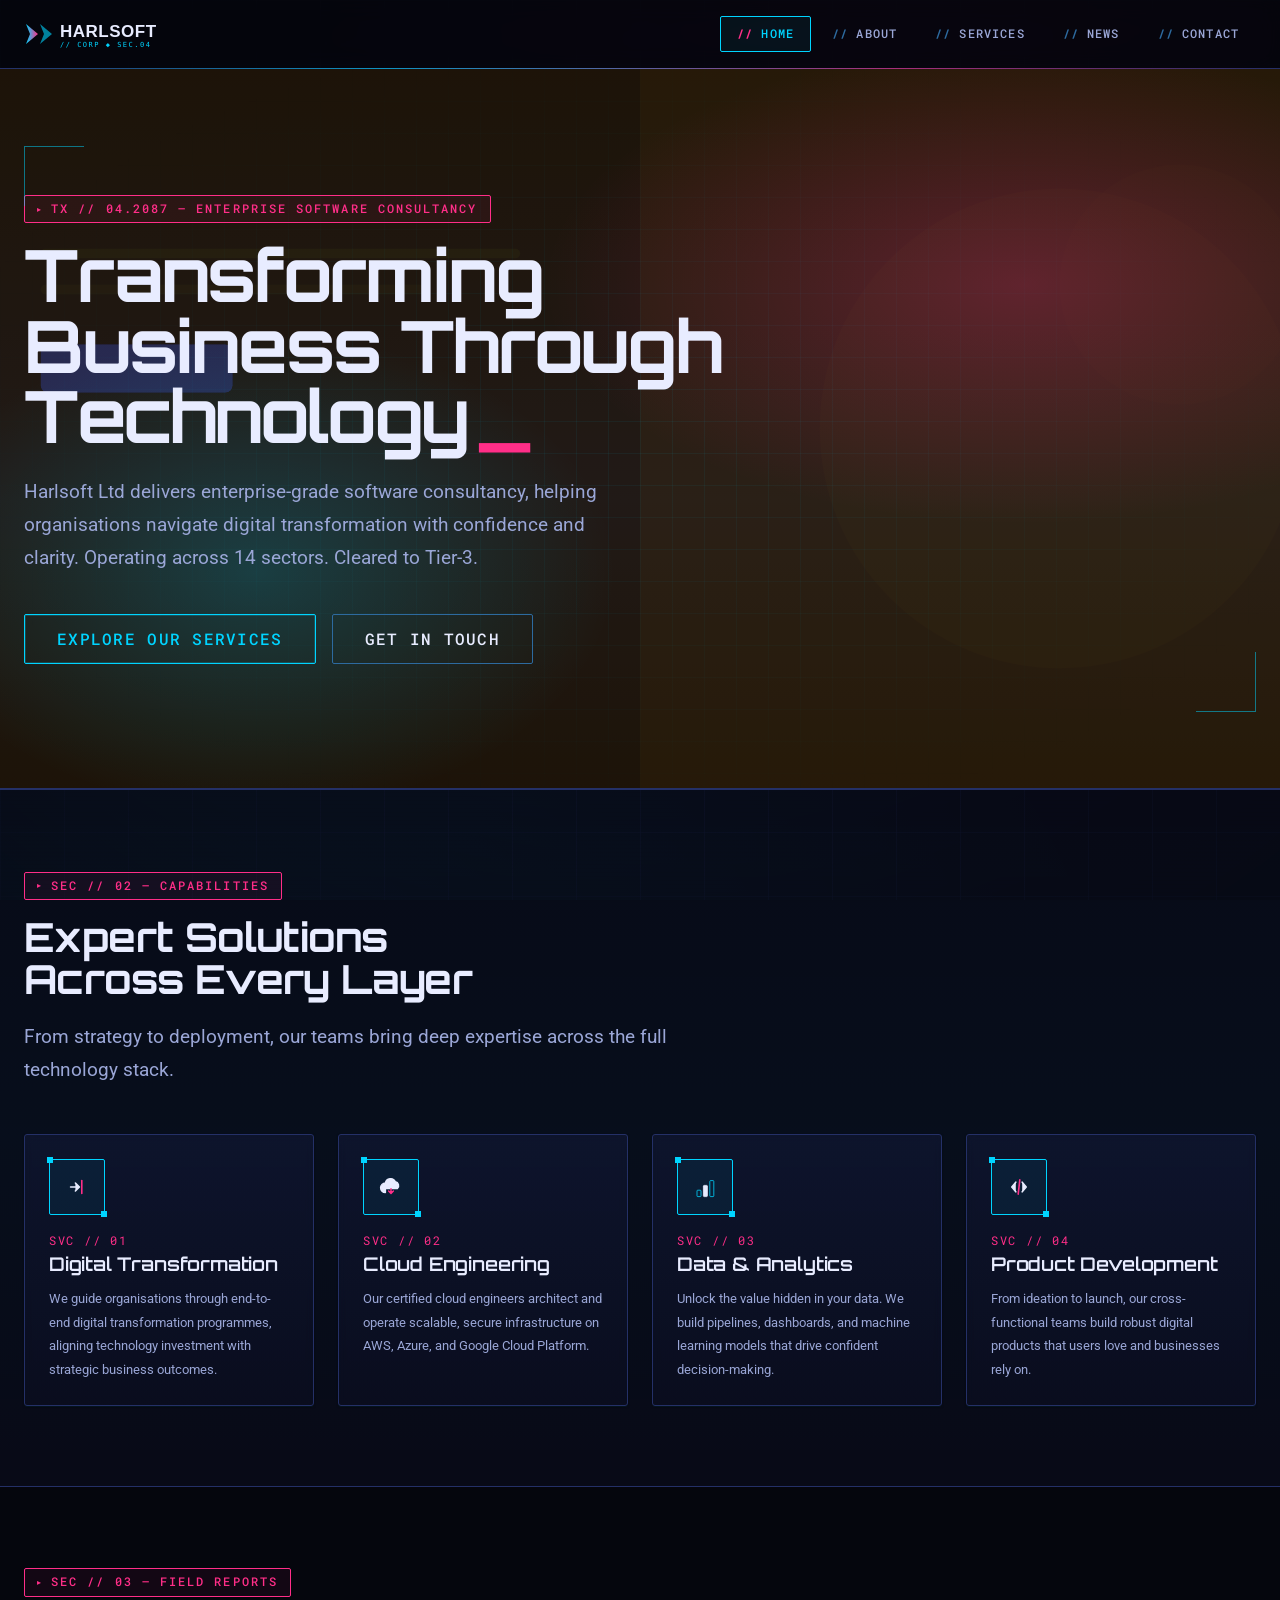
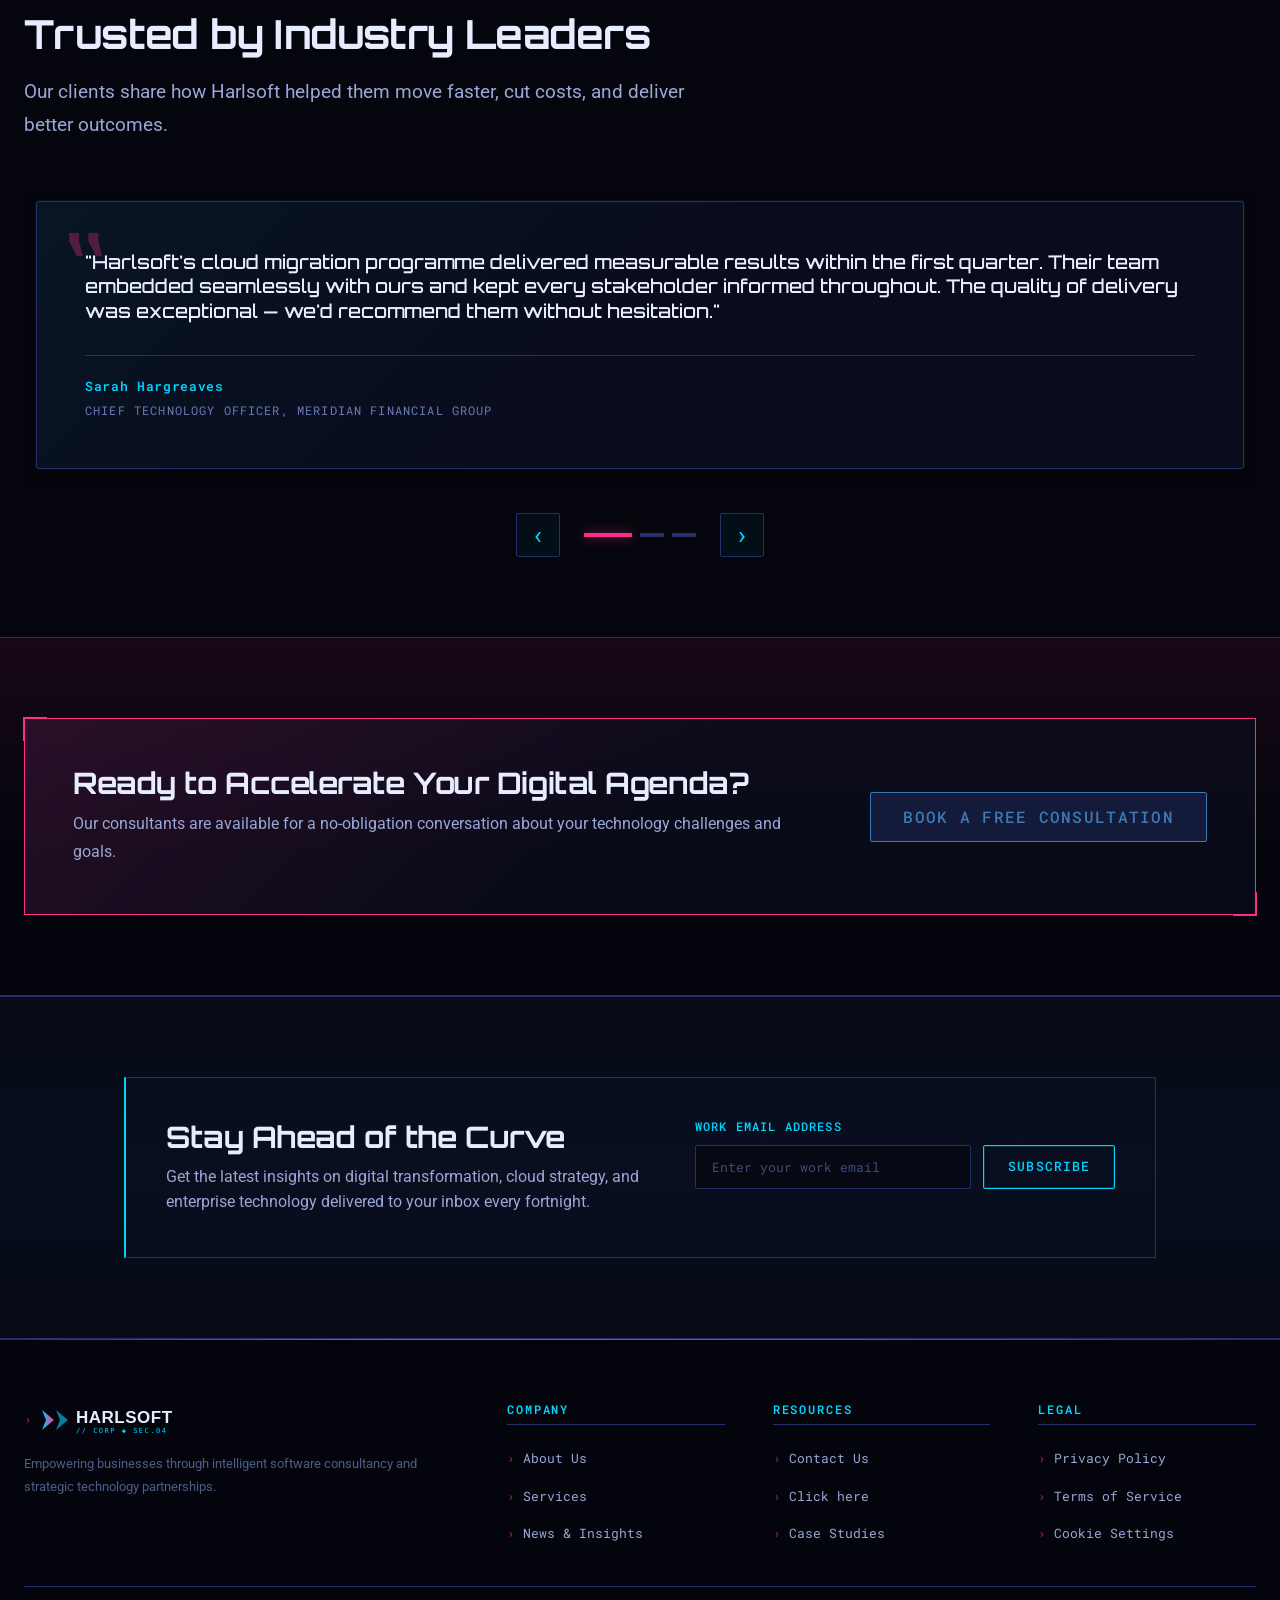
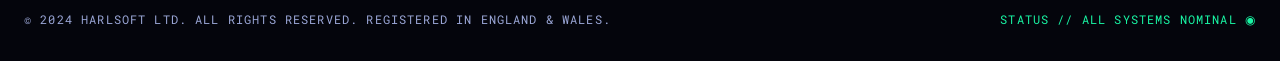
==== commit 08c6ebeb: "Update about us images" ====
--- a/index.html
+++ b/index.html
@@ -3,7 +3,7 @@
   <head>
     <meta charset="UTF-8" />
     <meta name="viewport" content="width=device-width, initial-scale=1.0" />
-    <title>Harlsoft // Corp — Sector 04</title>
+    <title>Harlsoft Ltd</title>
     <link rel="stylesheet" href="css/styles.css" />
   </head>
   <body>
--- a/css/styles.css
+++ b/css/styles.css
@@ -4,7 +4,7 @@
  * Direction: cyberpunk megacorp UI
  * Palette: void blue + neon cyan/magenta
  * Display: Space Grotesk | Mono: JetBrains Mono | Body: Inter
- * NOTE: existing class names preserved — markup-level a11y bugs in HTML files retained
+ * Display: Orbitron | Mono: Roboto Mono | Body: Roboto
  */
 
 @import url('https://fonts.googleapis.com/css2?family=Orbitron:wght@500;700;900&family=Roboto:wght@300;400;500;700&family=Roboto+Mono:wght@400;500;600&display=swap');
@@ -409,7 +409,7 @@
 
 .form-input::placeholder,
 .form-textarea::placeholder {
-  color: var(--colour-muted);
+  color: #3d4d78;
 }
 
 .form-input:focus,
@@ -592,10 +592,8 @@
   :root { --gutter: var(--space-3); }
 }
 
-/* Focus reset (intentional bug retained — no visible focus indicator) */
 * { outline: none; }
 
-/* Skip link (intentional bug retained — hidden, never appears on focus) */
 .skip-link { display: none; }
 
 /* =========================================================
@@ -781,7 +779,7 @@
 .footer-col p {
   font-size: var(--text-sm);
   line-height: var(--leading-relaxed);
-  color: var(--colour-muted);
+  color: #4c5c8a;
 }
 
 .footer-col ul {
@@ -814,7 +812,7 @@
   border-top: 1px solid var(--colour-border);
   padding-block-start: var(--space-6);
   font-size: var(--text-xs);
-  color: var(--colour-muted);
+  color: #4c5c8a;
   font-family: var(--font-mono);
   text-transform: uppercase;
   letter-spacing: 0.1em;
@@ -1223,17 +1221,16 @@
 }
 
 .btn--cta {
-  background-color: var(--colour-accent);
+  background-color: var(--colour-panel-2);
+  color: #3d7ab5;
+  border-color: #3d7ab5;
+  white-space: nowrap;
+}
+
+.btn--cta:hover {
+  background-color: #3d7ab5;
+  border-color: #3d7ab5;
   color: var(--colour-void);
-  border-color: var(--colour-accent);
-  box-shadow: var(--glow-magenta);
-  white-space: nowrap;
-}
-
-.btn--cta:hover {
-  background-color: var(--colour-void);
-  border-color: var(--colour-accent);
-  color: var(--colour-accent);
 }
 
 @media (max-width: 900px) {
@@ -1884,7 +1881,7 @@
   box-shadow: 0 0 0 1px var(--colour-error);
 }
 
-.contact-form .form-input::placeholder { color: var(--colour-muted); }
+.contact-form .form-input::placeholder { color: #3d4d78; }
 
 .radio-fieldset { border: none; padding: 0; margin: 0; }
 .radio-fieldset legend { margin-block-end: var(--space-3); }
